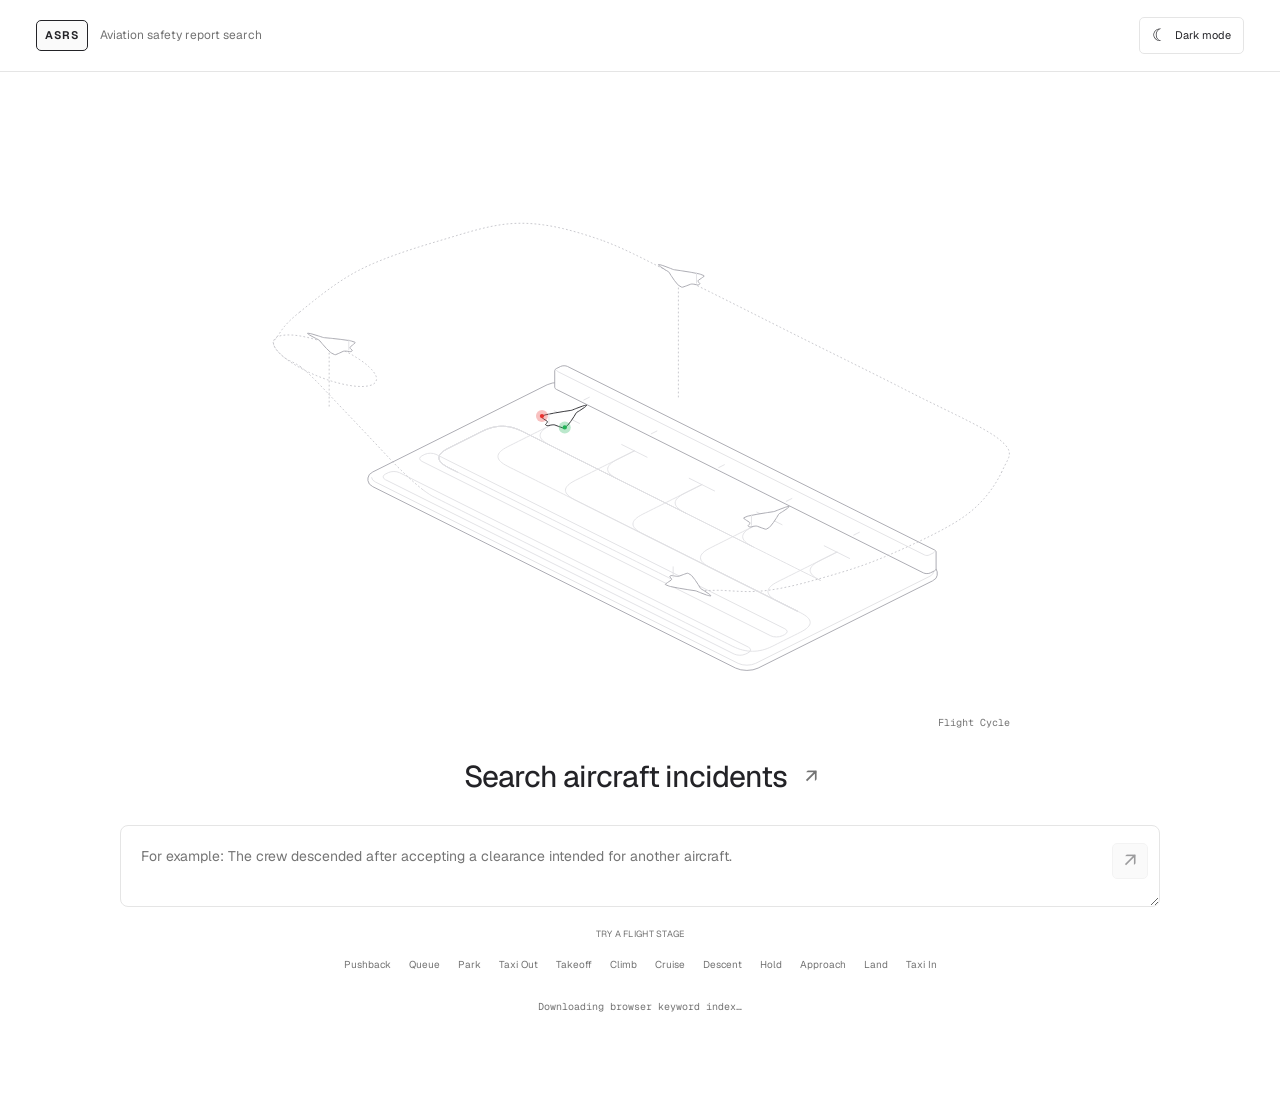
==== index.html @ 6a8734fd "Publish free browser ASRS search website with real BM25 retrieval" ====
<!doctype html>
<html lang="en"><head><meta charset="utf-8"><meta name="viewport" content="width=device-width,initial-scale=1"><title>asrsbench · Aviation Safety Report Search</title>
<script>
(()=>{let theme;try{theme=localStorage.getItem('asrs-theme')}catch{}if(theme!=='light'&&theme!=='dark')theme=matchMedia('(prefers-color-scheme: dark)').matches?'dark':'light';document.documentElement.dataset.theme=theme})();
</script>
<link rel="stylesheet" href="./app.css"></head><body>
<header><a class="brand" id="home-link" href="#home" aria-label="ASRS home"><span class="brand-badge">ASRS</span><span class="brand-subtitle">Aviation safety report search</span></a><button id="theme-toggle" type="button" aria-label="Switch to dark mode" aria-pressed="false"><span id="theme-icon" aria-hidden="true">☾</span><span id="theme-label">Dark mode</span></button></header>
<div class="shell"><aside class="rail" aria-label="Report sections"><div class="rail-scroll"><section id="stage-preview" class="stage-preview" aria-label="Suggested flight stage" hidden><iframe id="stage-animation" title="Flight stage illustration" scrolling="no" hidden></iframe><div class="stage-controls"><div class="stage-mode" role="group" aria-label="Animation selection mode"><button id="stage-auto" type="button" aria-pressed="true">Match search</button><button id="stage-manual" type="button" aria-pressed="false">Choose stage</button></div><p id="stage-name" class="stage-name"></p><label for="stage-choice" class="visually-hidden">Choose a flight stage illustration</label><select id="stage-choice" hidden></select><p id="stage-explanation"></p></div></section><nav class="rail-group"><a class="rail-title doc-link rail-search" id="nav-search" href="#search"><svg viewBox="0 0 24 24" aria-hidden="true"><circle cx="10" cy="10" r="6"/><path d="m15 15 5 5"/></svg>Search incidents</a></nav><div id="report-navigation"></div></div></aside><main>
<section class="hero" id="home"><div class="flight-plate"><div id="stage"></div><div class="flight-caption"><span id="flight-read">Flight cycle</span></div></div><h1><a class="search-entry" href="#search">Search aircraft incidents <span aria-hidden="true">↗</span></a></h1><section id="search" aria-label="Search aircraft incidents">
<div class="workspace"><section class="panel"><form id="search-form"><label class="visually-hidden" for="query">Describe an aircraft incident</label><textarea id="query" maxlength="2000" required placeholder="For example: The crew descended after accepting a clearance intended for another aircraft."></textarea><div class="stage-suggestions"><span class="small">TRY A FLIGHT STAGE</span><div class="chips" id="examples" aria-label="Flight stage scenario suggestions"></div></div><div class="search-options"><div class="controls"><div><label for="method">Search method</label><select id="method"><option value="bm25">Keyword · BM25</option></select></div><div style="max-width:105px;min-width:80px"><label for="limit">Results</label><select id="limit"><option>5</option><option selected>10</option><option>20</option><option>50</option><option>100</option></select></div><button class="primary" id="submit" disabled>Search reports ↗</button></div></div><button class="landing-submit" type="submit" disabled aria-label="Search this scenario">↗</button></form><span id="status" role="status">Preparing browser keyword search…</span><p id="error" role="alert"></p><div class="search-notes"><span><strong id="count">47,723</strong> reports · Searched in your browser</span><p class="small">Free browser edition · Keyword search. MiniLM and hybrid require the Python app.</p><p id="method-help">Keyword search finds matching words and aviation terminology.</p></div></section>
</div>
</section></section>
<section id="search-stats" aria-label="Search statistics" hidden></section><div class="results-head" id="results-header"><h2 id="result-title">Results</h2><button id="export">Export your ratings</button></div><div id="results" aria-live="polite"><div id="empty"><strong>A scenario is your starting point.</strong><br><span class="small">Choose an example above, then search the report collection in your browser.</span></div></div>
<nav id="pagination" aria-label="Search result pages" hidden></nav><section class="about-note" id="about"><div class="eyebrow">02 / ABOUT</div><h2>A record of what happened.</h2><p>This collection contains 47,723 de-identified aviation safety reports from January 2012 to March 2022. Search compares your scenario with the original reporter narratives. Read the matching passage, open the full report, and record your assessment.</p></section><footer>CIS 634 · Jacob Tang & Aarambh Shrestha · NASA ASRS public dataset<br>Reports are voluntary accounts. Search results support exploration and require human review. Ratings are stored only in this browser.<br>Flight-cycle artwork supplied by you · Hairline visual reference by Lucas Markes</footer></main></div>
<script src="./pages-api.js"></script><script src="./app.js"></script><script id="hl-kernel">
/* hairline kernel sha256:346b48bdef2cdfafd5343eba01494255cf75f9c078e6fcd1aafc62bab62980a1 */
/*
 * HL: everything a figure may call. Read this index; the code under it is the
 * package's src/core, unchanged, and a figure should not need to read it.
 *
 * Every figure is drawn in a 400 × 320 viewBox. World space is x/y on the
 * ground and z up. Plates are filled with the ground colour and painted back
 * to front, so a nearer one covers a farther one: append in that order. At
 * the default camera, Cam(45, 0.5, S), +x runs down to the right and +y down
 * to the left, so the corner with the largest x and y is nearest the viewer:
 * append by ascending x + y, from the far corner (smallest x and y) to it.
 *
 * Camera
 *   Cam(azDeg, k, S)                       a camera: azimuth in degrees, k = sin(elevation) (0.5 is the 2:1 view), S = scale
 *   fit(C, points, cx, cy)                 centres the box of [x, y, z] points on (cx, cy); call it once, before proj
 *                                          it only centres, it never scales: choose S by trying values, with the most extreme pose in points.
 *                                          The six figures use S 1.42 to 2.12; the boxes they fit come out 230 to 310 wide and 180 to 245 tall
 *   proj(C)                                returns P(x, y, z), which gives [sx, sy]
 *   unproj(C, sx, sy, z)                   the world [x, y] under a screen point, on the plane at height z
 *   facing(C)                              returns front(sample): whether a ring sample faces the camera
 * Rounded solids
 *   rrect(u0, v0, u1, v1, r, n)            a rounded rectangle, as a ring of samples {u, v, nu, nv}
 *   circ(R, n)                             a circle, as a ring
 *   rings(x0, y0, x1, y1, r, b)            [ring, inner]: a rounded footprint and its crease ring, inset by b
 *                                          r, the corner radius, is cut to half the shorter side. b, the crease's inset in world units
 *                                          (0.6 to 2.2 in the figures), must stay under half the shorter side or the crease turns inside out
 *   prism(P, front, ring, inner, z0, z1)   {sil, crease}: a solid standing from z0 to z1, as two path strings
 *   ringAt(P, ring, z)                     the ring's points, projected at height z
 *   run(ring, keep)                        the one cyclic run of samples that pass keep
 *   hull(points)                           the convex hull of screen points
 *   extremes(P, ring)                      [left, right, nearest] samples: where dashed drops fall from
 *   fillet(points, radii, n)               rounds every vertex of a closed polygon; returns the new points
 *                                          radii is an array, one radius per vertex, each cut to half its shorter edge; a single number gives NaN.
 *                                          n is the steps round each corner, default 4: each vertex becomes n + 1 points
 *   ghost(P, front, ring, z0, depth)       a reflection's path {d, y0, y1}; reflect() draws it for you
 * Paths and numbers
 *   poly(points)                           a closed path string
 *   open(points)                           an open polyline string
 *   seg(a, b)                              one segment between two screen points [sx, sy], as its own subpath; project world points with P first
 *   clamp(v, a, b)
 *   lerp(a, b, t)
 *   rad(deg)
 *   r2(n)                                  two decimals
 * The continuous clock: one spring per moving number
 *   spring(x, opts)                        at rest on x; write .t to retarget; opts {k, c, m, eps}, default k 100, c 18, m 1
 *   stepS(sp, dt)                          advances by dt seconds; returns whether it is still moving
 * The discrete clock: a 700ms tween on (.32, .72, 0, 1)
 *   tween(v, dur)                          at rest on v; dur defaults to 700 (ms)
 *   tset(tw, to, now, delay)               retargets from where it is, after delay ms: the stagger
 *                                          the same target again does nothing, so calling it on every pointer move is safe
 *   tval(tw, now)                          its value at now
 *   tdone(tw, now)                         whether it has landed
 *   bezier(x1, y1, x2, y2)                 a CSS cubic-bezier, as a function of progress
 *   EASE_LIFT                              the lift curve itself
 *   reducedMotion()                        true when the reader asked for less motion; springs and tweens already land at once
 *   setReducedMotion(on)                   the loop's business, not a figure's
 * Drawing
 *   mk(tag, attrs, parent)                 one svg element: the only way a figure makes a node
 *   solid(parent)                          {g, sil, cr}: a group holding a silhouette path and a crease path
 *   put(solid, paths)                      writes prism()'s {sil, crease} into solid()'s {sil, cr}: sil into sil, crease into cr
 *   flatDot(parent, C, r, cls)             a dot lying on the ground plane; cls is "dot", "dot m" or "dot off"
 *   place(el, point)                       moves a dot or a circle to [sx, sy]
 *   reflect(svg, parent, P, front, ring, z0, depth)   a fading mirror under a solid
 *   fade(svg, y0, y1, a0)                  a vertical fade, as a mask; returns the value for a mask attribute
 * Life
 *   register(stage, tick)                  joins the one frame loop; tick(dt in seconds, now in ms) returns true to ask for another frame; gives {wake, unregister}
 *   pointer(stage, handlers)               {move(point), down(point), leave()}, points in viewBox units; returns its disposer
 *   disposer()                             {add, on, dispose}: collects tear-down, so destroy is bag.dispose
 * The bench's business, not a figure's
 *   css(lightDark)
 *   inject(root)
 *   tour(stage, stops, onStop)             an unseen pointer that walks the stops, [x, y] in viewBox units or null to leave, and gives way to a real one; onStop(i) on each arrival; returns {stop}
 *   LAP                                    the default stops: a diamond around the centre, then a leave
 *
 * Classes, on path, polygon, ellipse and line. They are the whole palette; a
 * figure sets no colour, width or fill of its own.
 *     (none)   filled with the ground colour, medium stroke
 *     sil      the silhouette's stroke        hi    the bright stroke: the only highlight
 *     lo       the dim stroke                 nf    no fill        fo   fill only, no stroke
 *     dash     a dashed guide
 *     dot      a bright dot                   dot m   a medium dot     dot off   a dim dot
 */
var HL = (() => {
  var __defProp = Object.defineProperty;
  var __getOwnPropDesc = Object.getOwnPropertyDescriptor;
  var __getOwnPropNames = Object.getOwnPropertyNames;
  var __hasOwnProp = Object.prototype.hasOwnProperty;
  var __export = (target, all) => {
    for (var name in all)
      __defProp(target, name, { get: all[name], enumerable: true });
  };
  var __copyProps = (to, from, except, desc) => {
    if (from && typeof from === "object" || typeof from === "function") {
      for (let key of __getOwnPropNames(from))
        if (!__hasOwnProp.call(to, key) && key !== except)
          __defProp(to, key, { get: () => from[key], enumerable: !(desc = __getOwnPropDesc(from, key)) || desc.enumerable });
    }
    return to;
  };
  var __toCommonJS = (mod) => __copyProps(__defProp({}, "__esModule", { value: true }), mod);

  // packages/hairline/src/core/kernel.ts
  var kernel_exports = {};
  __export(kernel_exports, {
    Cam: () => Cam,
    EASE_LIFT: () => EASE_LIFT,
    LAP: () => LAP,
    bezier: () => bezier,
    circ: () => circ,
    clamp: () => clamp,
    css: () => css,
    disposer: () => disposer,
    extremes: () => extremes,
    facing: () => facing,
    fade: () => fade,
    fillet: () => fillet,
    fit: () => fit,
    flatDot: () => flatDot,
    ghost: () => ghost,
    hull: () => hull,
    inject: () => inject,
    lerp: () => lerp,
    mk: () => mk,
    open: () => open,
    place: () => place,
    pointer: () => pointer,
    poly: () => poly,
    prism: () => prism,
    proj: () => proj,
    put: () => put,
    r2: () => r2,
    rad: () => rad,
    reducedMotion: () => reducedMotion,
    reflect: () => reflect,
    register: () => register,
    ringAt: () => ringAt,
    rings: () => rings,
    rrect: () => rrect,
    run: () => run,
    seg: () => seg,
    setReducedMotion: () => setReducedMotion,
    solid: () => solid,
    spring: () => spring,
    stepS: () => stepS,
    tdone: () => tdone,
    tour: () => tour,
    tset: () => tset,
    tval: () => tval,
    tween: () => tween,
    unproj: () => unproj
  });

  // packages/hairline/src/core/iso.ts
  var clamp = (v, a, b) => Math.max(a, Math.min(b, v));
  var lerp = (a, b, t) => a + (b - a) * t;
  var rad = (d) => d * Math.PI / 180;
  var r2 = (n) => Math.round(n * 100) / 100;
  var poly = (pts) => "M" + pts.map((p) => r2(p[0]) + " " + r2(p[1])).join("L") + "Z";
  var seg = (a, b) => `M${r2(a[0])} ${r2(a[1])}L${r2(b[0])} ${r2(b[1])}`;
  var open = (pts) => pts.length < 2 ? "" : "M" + pts.map((p) => r2(p[0]) + " " + r2(p[1])).join("L");
  var Cam = (azDeg, k, S) => ({ az: rad(azDeg), k, S, ox: 0, oy: 0 });
  function proj(C) {
    const c = Math.cos(C.az), s = Math.sin(C.az), zf = Math.sqrt(1 - C.k * C.k);
    return (x, y, z) => {
      const X = x * c - y * s, Y = x * s + y * c;
      return [C.ox + C.S * X, C.oy + C.S * (Y * C.k - z * zf)];
    };
  }
  function unproj(C, sx, sy, z) {
    const c = Math.cos(C.az), s = Math.sin(C.az), zf = Math.sqrt(1 - C.k * C.k);
    const X = (sx - C.ox) / C.S, Y = ((sy - C.oy) / C.S + z * zf) / C.k;
    return [X * c + Y * s, -X * s + Y * c];
  }
  function fit(C, pts, cx, cy) {
    C.ox = 0;
    C.oy = 0;
    const P = proj(C);
    let a = 1e9, b = -1e9, c = 1e9, d = -1e9;
    for (const p of pts) {
      const q = P(p[0], p[1], p[2]);
      a = Math.min(a, q[0]);
      b = Math.max(b, q[0]);
      c = Math.min(c, q[1]);
      d = Math.max(d, q[1]);
    }
    C.ox = cx - (a + b) / 2;
    C.oy = cy - (c + d) / 2;
  }
  function rrect(u0, v0, u1, v1, r, n = 4) {
    r = Math.max(0, Math.min(r, (u1 - u0) / 2, (v1 - v0) / 2));
    const out = [];
    for (const [cu, cv, a0] of [[u1 - r, v1 - r, 0], [u0 + r, v1 - r, 90], [u0 + r, v0 + r, 180], [u1 - r, v0 + r, 270]])
      for (let k = 0; k <= n; k++) {
        const a = rad(a0 + 90 * k / n), ca = Math.cos(a), sa = Math.sin(a);
        out.push({ u: cu + r * ca, v: cv + r * sa, nu: ca, nv: sa });
      }
    return out;
  }
  function circ(R, n = 96) {
    const out = [];
    for (let k = 0; k < n; k++) {
      const a = k / n * Math.PI * 2, ca = Math.cos(a), sa = Math.sin(a);
      out.push({ u: R * ca, v: R * sa, nu: ca, nv: sa });
    }
    return out;
  }
  function hull(input) {
    const pts = input.slice().sort((a, b) => a[0] - b[0] || a[1] - b[1]);
    const x = (o, a, b) => (a[0] - o[0]) * (b[1] - o[1]) - (a[1] - o[1]) * (b[0] - o[0]);
    const lo = [], up = [];
    for (const p of pts) {
      while (lo.length > 1 && x(lo[lo.length - 2], lo[lo.length - 1], p) <= 0) lo.pop();
      lo.push(p);
    }
    for (let i = pts.length - 1; i >= 0; i--) {
      const p = pts[i];
      while (up.length > 1 && x(up[up.length - 2], up[up.length - 1], p) <= 0) up.pop();
      up.push(p);
    }
    lo.pop();
    up.pop();
    return lo.concat(up);
  }
  var ringAt = (P, ring, z) => ring.map((q) => P(q.u, q.v, z));
  var facing = (C) => {
    const s = Math.sin(C.az), c = Math.cos(C.az);
    return (q) => q.nu * s + q.nv * c >= -1e-6;
  };
  function run(ring, keep) {
    const n = ring.length;
    let s = -1;
    for (let i = 0; i < n; i++) if (keep(ring[i]) && !keep(ring[(i + n - 1) % n])) {
      s = i;
      break;
    }
    if (s < 0) return keep(ring[0]) ? ring.slice() : [];
    const out = [];
    for (let k = 0; k < n && keep(ring[(s + k) % n]); k++) out.push(ring[(s + k) % n]);
    return out;
  }
  function prism(P, front, ring, inner, z0, z1) {
    return {
      sil: poly(hull(ringAt(P, ring, z1).concat(ringAt(P, ring, z0)))),
      crease: inner ? open(ringAt(P, run(inner, front), z1)) : ""
    };
  }
  var rings = (x0, y0, x1, y1, r, b) => [
    rrect(x0, y0, x1, y1, r),
    rrect(x0 + b, y0 + b, x1 - b, y1 - b, Math.max(0.3, r - b))
  ];
  function extremes(P, ring) {
    const pr = ring.map((q) => P(q.u, q.v, 0));
    let a = 0, b = 0, c = 0;
    pr.forEach((p, k) => {
      if (p[0] < pr[a][0]) a = k;
      if (p[0] > pr[b][0]) b = k;
      if (p[1] > pr[c][1]) c = k;
    });
    return [ring[a], ring[b], ring[c]];
  }
  function fillet(pts, rs, n = 4) {
    const m = pts.length, out = [];
    for (let i = 0; i < m; i++) {
      const a = pts[(i + m - 1) % m], p = pts[i], b = pts[(i + 1) % m];
      const la = Math.hypot(a[0] - p[0], a[1] - p[1]), lb = Math.hypot(b[0] - p[0], b[1] - p[1]);
      const t = Math.min(rs[i], la / 2, lb / 2);
      const p1 = [p[0] + (a[0] - p[0]) / la * t, p[1] + (a[1] - p[1]) / la * t];
      const p2 = [p[0] + (b[0] - p[0]) / lb * t, p[1] + (b[1] - p[1]) / lb * t];
      for (let k = 0; k <= n; k++) {
        const s = k / n, w = 1 - s;
        out.push([w * w * p1[0] + 2 * w * s * p[0] + s * s * p2[0], w * w * p1[1] + 2 * w * s * p[1] + s * s * p2[1]]);
      }
    }
    return out;
  }
  function ghost(P, front, ring, z0, depth) {
    const f = run(ring, front), lowP = ringAt(P, f, z0 - depth);
    return {
      d: open(lowP) + [f[0], f[f.length - 1]].map((q) => seg(P(q.u, q.v, z0), P(q.u, q.v, z0 - depth))).join(""),
      y0: Math.min(...ringAt(P, f, z0).map((p) => p[1])),
      y1: Math.max(...lowP.map((p) => p[1])) + 2
    };
  }

  // packages/hairline/src/core/motion.ts
  var reduced = false;
  var setReducedMotion = (on) => {
    reduced = on;
  };
  var reducedMotion = () => reduced;
  function spring(x, o = {}) {
    return { x, v: 0, t: x, k: o.k ?? 100, c: o.c ?? 18, m: o.m ?? 1, eps: o.eps ?? 0.01 };
  }
  function stepS(sp, dt) {
    if (reduced) {
      sp.x = sp.t;
      sp.v = 0;
      return false;
    }
    const n = Math.max(1, Math.ceil(dt * 240)), h = dt / n;
    for (let i = 0; i < n; i++) {
      const a = (-sp.k * (sp.x - sp.t) - sp.c * sp.v) / sp.m;
      sp.v += a * h;
      sp.x += sp.v * h;
    }
    if (Math.abs(sp.x - sp.t) < sp.eps && Math.abs(sp.v) < sp.eps * 10) {
      sp.x = sp.t;
      sp.v = 0;
      return false;
    }
    return true;
  }
  function bezier(x1, y1, x2, y2) {
    const cx = 3 * x1, bx = 3 * (x2 - x1) - cx, ax = 1 - cx - bx;
    const cy = 3 * y1, by = 3 * (y2 - y1) - cy, ay = 1 - cy - by;
    const X = (u) => ((ax * u + bx) * u + cx) * u;
    const Y = (u) => ((ay * u + by) * u + cy) * u;
    const dX = (u) => (3 * ax * u + 2 * bx) * u + cx;
    return (t) => {
      if (t <= 0) return 0;
      if (t >= 1) return 1;
      let u = t;
      for (let i = 0; i < 8; i++) {
        const e = X(u) - t;
        if (Math.abs(e) < 1e-5) break;
        const d = dX(u);
        if (Math.abs(d) < 1e-6) break;
        u -= e / d;
      }
      if (!(u >= 0 && u <= 1) || Math.abs(X(u) - t) > 1e-4) {
        let lo = 0, hi = 1;
        u = t;
        for (let i = 0; i < 24; i++) {
          if (X(u) < t) lo = u;
          else hi = u;
          u = (lo + hi) / 2;
        }
      }
      return Y(u);
    };
  }
  var EASE_LIFT = bezier(0.32, 0.72, 0, 1);
  var tween = (v, dur = 700) => ({ from: v, to: v, t0: -1e9, dur });
  var tval = (tw, now) => {
    const p = clamp((now - tw.t0) / tw.dur, 0, 1);
    return tw.from + (tw.to - tw.from) * (reduced ? 1 : EASE_LIFT(p));
  };
  var tset = (tw, to, now, delay) => {
    if (tw.to === to) return;
    tw.from = tval(tw, now);
    tw.to = to;
    tw.t0 = now + delay;
  };
  var tdone = (tw, now) => reduced || now >= tw.t0 + tw.dur;

  // packages/hairline/src/core/stage.ts
  var NS = "http://www.w3.org/2000/svg";
  function mk(tag, attrs, parent) {
    const e = document.createElementNS(NS, tag);
    if (attrs) for (const k in attrs) e.setAttribute(k, String(attrs[k]));
    if (parent) parent.appendChild(e);
    return e;
  }
  function solid(parent) {
    const g = mk("g", {}, parent);
    return { g, sil: mk("path", { class: "sil" }, g), cr: mk("path", { class: "nf lo" }, g) };
  }
  var put = (el, s) => {
    el.sil.setAttribute("d", s.sil);
    el.cr.setAttribute("d", s.crease);
  };
  var flatDot = (parent, C, r, cls) => mk("ellipse", { rx: r2(r * C.S), ry: r2(r * C.S * C.k), class: cls }, parent);
  var place = (el, q) => {
    el.setAttribute("cx", String(r2(q[0])));
    el.setAttribute("cy", String(r2(q[1])));
  };
  var fid = 0;
  function fade(svg, y0, y1, a0 = 0.7) {
    const id = "hl-fd" + ++fid, defs = mk("defs", {}, svg);
    const lg = mk("linearGradient", { id: id + "g", gradientUnits: "userSpaceOnUse", x1: 0, y1: r2(y0), x2: 0, y2: r2(y1) }, defs);
    mk("stop", { offset: 0, "stop-color": "#fff", "stop-opacity": a0 }, lg);
    mk("stop", { offset: 1, "stop-color": "#fff", "stop-opacity": 0 }, lg);
    const m = mk("mask", { id, maskUnits: "userSpaceOnUse", x: 0, y: 0, width: 400, height: 320 }, defs);
    mk("rect", { x: 0, y: 0, width: 400, height: 320, fill: `url(#${id}g)` }, m);
    return `url(#${id})`;
  }
  function reflect(svg, parent, P, front, ring, z0, depth) {
    const r = ghost(P, front, ring, z0, depth);
    const gh = mk("g", { class: "ghost", mask: fade(svg, r.y0, r.y1) }, parent);
    mk("path", { d: r.d }, gh);
  }
  var boards = [];
  var byStage = /* @__PURE__ */ new Map();
  var raf = 0;
  var last = 0;
  var io = null;
  var rm = null;
  function frame() {
    const now = performance.now();
    const dt = Math.min(0.05, Math.max(0, (now - last) / 1e3));
    last = now;
    let any = false;
    for (const b of boards.slice()) if (b.vis && b.awake) {
      try {
        b.awake = !!b.tick(dt, now);
      } catch (err) {
        b.awake = false;
        setTimeout(() => {
          throw err;
        });
      }
      any = any || b.awake;
    }
    raf = any ? requestAnimationFrame(frame) : 0;
  }
  function wake(b) {
    b.awake = true;
    if (!raf) {
      last = performance.now();
      raf = requestAnimationFrame(frame);
    }
  }
  var onMotion = () => {
    setReducedMotion(!!rm?.matches);
    boards.forEach(wake);
  };
  function start() {
    if (io) return;
    io = new IntersectionObserver((es) => {
      for (const e of es) {
        const set = byStage.get(e.target);
        if (!set) continue;
        for (const b of set) {
          b.vis = e.isIntersecting;
          if (b.vis) wake(b);
        }
      }
    }, { rootMargin: "80px" });
    rm = matchMedia("(prefers-reduced-motion: reduce)");
    setReducedMotion(rm.matches);
    rm.addEventListener("change", onMotion);
  }
  function stop() {
    if (raf) cancelAnimationFrame(raf);
    raf = 0;
    io?.disconnect();
    io = null;
    rm?.removeEventListener("change", onMotion);
    rm = null;
  }
  function register(stage, tick) {
    start();
    const b = { stage, tick, vis: false, awake: true };
    boards.push(b);
    const peers = byStage.get(stage);
    if (peers) {
      for (const p of peers) b.vis = p.vis;
      peers.add(b);
      if (b.vis) wake(b);
    } else {
      byStage.set(stage, /* @__PURE__ */ new Set([b]));
      io.observe(stage);
    }
    tick(0, performance.now());
    let gone = false;
    return {
      wake: () => {
        if (!gone) wake(b);
      },
      unregister: () => {
        if (gone) return;
        gone = true;
        boards = boards.filter((x) => x !== b);
        const set = byStage.get(stage);
        if (set) {
          set.delete(b);
          if (!set.size) {
            byStage.delete(stage);
            io?.unobserve(stage);
          }
        }
        if (!boards.length) stop();
      }
    };
  }
  var handlers = /* @__PURE__ */ new WeakMap();
  var touring = /* @__PURE__ */ new WeakMap();
  function pointer(stage, on) {
    handlers.set(stage, on);
    let tm = 0;
    const pt = (e) => {
      const r = stage.getBoundingClientRect();
      return [(e.clientX - r.left) / r.width * 400, (e.clientY - r.top) / r.height * 320];
    };
    const move = (e) => {
      clearTimeout(tm);
      touring.get(stage)?.hold();
      on.move(pt(e), e);
    };
    const down = (e) => {
      clearTimeout(tm);
      touring.get(stage)?.hold();
      if (e.pointerType !== "mouse") stage.releasePointerCapture?.(e.pointerId);
      if (on.down) on.down(pt(e), e);
      else on.move(pt(e), e);
    };
    const leave = (e) => {
      clearTimeout(tm);
      tm = window.setTimeout(() => {
        on.leave(e);
        touring.get(stage)?.release();
      }, e.pointerType === "mouse" ? 0 : 1400);
    };
    stage.addEventListener("pointermove", move);
    stage.addEventListener("pointerdown", down);
    stage.addEventListener("pointerleave", leave);
    return () => {
      clearTimeout(tm);
      if (handlers.get(stage) === on) handlers.delete(stage);
      stage.removeEventListener("pointermove", move);
      stage.removeEventListener("pointerdown", down);
      stage.removeEventListener("pointerleave", leave);
    };
  }
  var LAP = [[128, 150], [200, 118], [272, 150], [200, 206], null];
  var TRAVEL = 900;
  var DWELL = 1200;
  var REST = 1800;
  var RESUME = 1200;
  var STAGGER = 450;
  var GHOST = { pointerType: "ghost" };
  var started = 0;
  function entry([x, y]) {
    const dx = x - 200, dy = y - 160;
    if (!dx && !dy) return [200, 320];
    const k = Math.min(dx ? (dx > 0 ? 200 : -200) / dx : Infinity, dy ? (dy > 0 ? 160 : -160) / dy : Infinity);
    return [200 + dx * k, 160 + dy * k];
  }
  function tour(stage, stops, onStop) {
    let i = 0;
    let wait = RESUME + STAGGER * (started++ % 4);
    let t = -1;
    let at = null;
    let origin = [200, 320];
    let hand = false, keys = stage.contains(stage.ownerDocument.activeElement);
    let gone = false;
    const leave = () => {
      at = null;
      t = -1;
      handlers.get(stage)?.leave(GHOST);
    };
    const tick = (dt) => {
      if (hand || keys || !stops.length) return false;
      if (reducedMotion()) {
        if (at) leave();
        return false;
      }
      if (wait > 0) {
        wait -= dt * 1e3;
        return true;
      }
      const stop2 = stops[i];
      if (stop2 === null) {
        if (at) leave();
        onStop?.(i);
        i = (i + 1) % stops.length;
        wait = REST;
        return true;
      }
      const h = handlers.get(stage);
      if (!h) return true;
      if (t < 0) {
        origin = at ?? entry(stop2);
        t = 0;
      }
      t = Math.min(TRAVEL, t + dt * 1e3);
      const k = EASE_LIFT(t / TRAVEL);
      at = [origin[0] + (stop2[0] - origin[0]) * k, origin[1] + (stop2[1] - origin[1]) * k];
      h.move(at, GHOST);
      if (t < TRAVEL) return true;
      onStop?.(i);
      i = (i + 1) % stops.length;
      t = -1;
      wait = DWELL;
      return true;
    };
    const take = () => {
      at = null;
      t = -1;
    };
    const give = () => {
      if (hand || keys) return;
      i = 0;
      t = -1;
      wait = RESUME;
      board.wake();
    };
    const me = {
      hold: () => {
        hand = true;
        take();
      },
      release: () => {
        if (!hand) return;
        hand = false;
        give();
      }
    };
    const focusIn = () => {
      keys = true;
      take();
    };
    const focusOut = (e) => {
      if (keys && !stage.contains(e.relatedTarget)) {
        keys = false;
        give();
      }
    };
    stage.addEventListener("focusin", focusIn);
    stage.addEventListener("focusout", focusOut);
    touring.set(stage, me);
    const board = register(stage, tick);
    return {
      stop: () => {
        if (gone) return;
        gone = true;
        board.unregister();
        stage.removeEventListener("focusin", focusIn);
        stage.removeEventListener("focusout", focusOut);
        if (touring.get(stage) === me) touring.delete(stage);
        if (at) leave();
      }
    };
  }
  function disposer() {
    let fns = [];
    return {
      add: (fn) => {
        fns.push(fn);
      },
      on: (target, type, fn, opts) => {
        const h = fn;
        target.addEventListener(type, h, opts);
        fns.push(() => target.removeEventListener(type, h, opts));
      },
      dispose: () => {
        const run2 = fns;
        fns = [];
        for (let i = run2.length - 1; i >= 0; i--) run2[i]();
      }
    };
  }

  // packages/hairline/src/core/styles.ts
  var LIGHT = { plate: "#ffffff", hi: "#232327", edge: "#a4a4ac", mid: "#c3c3c9", lo: "#e0e0e4" };
  var DARK = { plate: "#08090a", hi: "#d0d6e0", edge: "#5b5d64", mid: "#3e3e44", lo: "#29292d" };
  var KEYS = ["plate", "hi", "edge", "mid", "lo"];
  var vars = (p) => KEYS.map((k) => `--hl-${k}:var(--hairline-${k},${p[k]});`).join("");
  var EASE = "cubic-bezier(0.5,0,0.1,1)";
  var SVG = ":where([data-hairline]>svg)";
  function css(lightDark) {
    const both = Object.fromEntries(KEYS.map((k) => [k, `light-dark(${LIGHT[k]},${DARK[k]})`]));
    return [
      // the box, and the palette: light unless something below says otherwise
      `:where([data-hairline]){display:block;position:relative;aspect-ratio:5/4;touch-action:pan-y;user-select:none;-webkit-user-select:none;--hl-sw:var(--hairline-stroke,0.9);${vars(LIGHT)}}`,
      // the page's color-scheme
      lightDark ? `:where([data-hairline]){${vars(both)}}` : "",
      // an ancestor that says dark
      `:where(.dark,[data-theme="dark"]) :where([data-hairline]){${vars(DARK)}}`,
      // the figure's own theme option
      `:where([data-hairline][data-hairline-theme="light"]){${vars(LIGHT)}}`,
      `:where([data-hairline][data-hairline-theme="dark"]){${vars(DARK)}}`,
      `:where([data-hairline]:focus-visible){outline:1.5px solid var(--hl-hi);outline-offset:2px}`,
      `${SVG}{position:absolute;inset:0;width:100%;height:100%;display:block}`,
      // Riffle's live region: read, not seen
      `:where([data-hairline]>[data-hairline-live]){position:absolute;width:1px;height:1px;margin:-1px;padding:0;border:0;overflow:hidden;clip-path:inset(50%);white-space:nowrap}`,
      // the drawing: plates are filled with the plate colour and painted back to front
      `${SVG} :where(path,polygon,ellipse,line){fill:var(--hl-plate);stroke:var(--hl-mid);stroke-width:var(--hl-sw);vector-effect:non-scaling-stroke;stroke-linejoin:round;stroke-linecap:round;transition:stroke 260ms ${EASE}}`,
      `${SVG} :where(.nf){fill:none}`,
      `${SVG} :where(.fo){stroke:none}`,
      `${SVG} :where(.sil){stroke:var(--hl-edge)}`,
      `${SVG} :where(.hi){stroke:var(--hl-hi)}`,
      `${SVG} :where(.lo){stroke:var(--hl-lo)}`,
      `${SVG} :where(.dash){stroke-dasharray:1 3}`,
      `${SVG} :where(.dot){stroke:none;fill:var(--hl-hi);transition:fill 260ms ${EASE}}`,
      `${SVG} :where(.dot.m){fill:var(--hl-edge)}`,
      `${SVG} :where(.dot.off){fill:var(--hl-lo)}`,
      `${SVG} :where(.ghost path){fill:none;stroke:var(--hl-mid)}`
    ].join("");
  }
  var done = /* @__PURE__ */ new WeakSet();
  function inject(root) {
    if (done.has(root)) return;
    done.add(root);
    const doc = root.nodeType === 9 ? root : root.ownerDocument;
    const win = doc.defaultView;
    const text = css(!!win?.CSS?.supports?.("color", "light-dark(#000,#fff)"));
    if (win && "adoptedStyleSheets" in root) {
      try {
        const sheet = new win.CSSStyleSheet();
        sheet.replaceSync(text);
        root.adoptedStyleSheets = [...root.adoptedStyleSheets, sheet];
        return;
      } catch {
      }
    }
    const style = doc.createElement("style");
    style.setAttribute("data-hairline-style", "");
    style.textContent = text;
    (root.nodeType === 9 ? doc.head ?? doc.documentElement : root).appendChild(style);
  }
  return __toCommonJS(kernel_exports);
})();
/* /hairline kernel */
</script>
<script id="flight-mount">
window.hairline = figure => {
  HL.inject(document);
  const stage = document.getElementById('stage');
  stage.setAttribute('data-hairline',figure.name);
  stage.setAttribute('data-hairline-theme',document.documentElement.dataset.theme||'light');
  stage.setAttribute('role','img');
  stage.setAttribute('aria-label','Animated aircraft flight cycle. Hover the flight path to identify phases.');
  const svg = HL.mk('svg',{viewBox:'0 0 400 320','aria-hidden':'true'},stage);
  const read = {set textContent(value){
    document.getElementById('flight-read').textContent=value==='rest'?'Flight cycle':value;
    document.querySelectorAll('.phase').forEach(b=>b.classList.toggle('active',b.dataset.phase===value));
  }};
  const motion = matchMedia('(prefers-reduced-motion: reduce)');
  HL.setReducedMotion(motion.matches);
  const handle=figure.mount({stage,svg,read},1);
  motion.addEventListener('change',()=>{HL.setReducedMotion(motion.matches);stage.dispatchEvent(new Event('pointerleave'))});
  read.textContent='rest';
  window.flightFigure=handle;
};
</script>
<script type="module" id="hl-figure">
/**
 * Concorde version. A terminal with five stands, two full-length runways. Ground work
 * stays inside the plate; climb, cruise, descent and hold stay outside it. Park, push
 * back, taxi out, queue, take off, cruise, descend, hold, land, taxi in. Hover a stage to
 * slow time. The pattern: dilate time, with the pick made on routes that never move.
 */
const {
  Cam, clamp, facing, fillet, fit, flatDot, lerp, open, place, poly, prism, proj, put, reducedMotion, rings, ringAt, rrect,
  seg, spring, stepS, disposer, mk, pointer, register, solid,
} = HL;
const NAMES = ["park", "pushback", "taxi out", "queue", "takeoff", "climb", "cruise", "descent", "hold", "approach", "land", "taxi in"];
const NP = 5, SC = 1.5, BX = [30, 78, 126, 174, 222], SEP = 9, RED = "#e8312f", GRN = "#1fb455", WARM = "#ffdf80", DMIN = 33, PK = 24, DL = 50, AL = 80, RW = 102, RL = 128;
/** A road through corners [x, y, speed, stage]: straights joined by smooth bends, as dense waypoints. */
function road(C, r = 14) {
  const out = [[C[0][0], C[0][1], 0, C[0][2], C[0][3]]], d = (p, q) => Math.hypot(q[0] - p[0], q[1] - p[1]);
  let cur = C[0], sp = C[0][2];
  const run = (to, v, st) => { const n = Math.max(1, Math.ceil(d(cur, to) / 4)); for (let k = 1; k <= n; k++) out.push([lerp(cur[0], to[0], k / n), lerp(cur[1], to[1], k / n), 0, lerp(sp, v, k / n), st]); cur = to; sp = v; };
  for (let i = 1; i < C.length; i++) {
    const p = C[i - 1], c = C[i], q = C[i + 1];
    if (!q) { run(c, c[2], c[3]); break; }
    const l1 = d(p, c) * (i > 1 ? 0.5 : 1), l2 = d(c, q) * (i < C.length - 2 ? 0.5 : 1), t = Math.min(r, l1, l2);
    const A = [c[0] + ((p[0] - c[0]) / d(p, c)) * t, c[1] + ((p[1] - c[1]) / d(p, c)) * t], B = [c[0] + ((q[0] - c[0]) / d(c, q)) * t, c[1] + ((q[1] - c[1]) / d(c, q)) * t];
    run(A, c[2], c[3]);
    for (let k = 1; k <= 8; k++) { const u = k / 8; out.push([(1 - u) ** 2 * A[0] + 2 * u * (1 - u) * c[0] + u * u * B[0], (1 - u) ** 2 * A[1] + 2 * u * (1 - u) * c[1] + u * u * B[1], 0, c[2], c[3]]); }
    cur = B;
  }
  return out;
}
// Waypoints [x, y, height, speed, stage]; a point's stage is the stage of the leg that arrives at it.
const HOLD = Array.from({ length: 16 }, (_, i) => [-52 - 34 * Math.cos((i * Math.PI) / 6), 114 + 14 * Math.sin((i * Math.PI) / 6), 36, 34, 8]);
const LOOP = [
  [30, RW, 0, 6, 4], [60, RW, 0, 30, 4], [110, RW, 0, 50, 4], [160, RW, 0, 62, 4], [195, RW, 0.2, 64, 4],           // takeoff roll, the whole runway
  [218, RW, 8, 64, 5], [248, RW, 20, 62, 5], [278, 96, 36, 60, 5], [306, 74, 52, 58, 5], [320, 30, 64, 58, 5], [308, -8, 70, 58, 5], // climb, off the east end
  [286, -28, 70, 58, 6], [220, -30, 70, 58, 6], [140, -30, 70, 58, 6], [60, -30, 70, 58, 6], [0, -28, 70, 58, 6],  // cruise along the back
  [-44, -16, 66, 54, 7], [-72, 12, 56, 50, 7], [-92, 50, 46, 46, 7], [-90, 96, 40, 44, 7],                        // descent down the west side
  ...HOLD,                                                                                                          // holding, west of the field
  [-24, RL, 24, 38, 9], [-2, RL, 14, 38, 9], [16, RL, 6, 36, 9], [34, RL, 0.5, 36, 9],                              // approach
  [52, RL, 0, 34, 10], [100, RL, 0, 28, 10], [160, RL, 0, 22, 10], [205, RL, 0, 16, 10], [236, RL, 0, 14, 10],    // landing roll, the whole runway
  ...road([[236, RL, 14, 10], [266, RL, 12, 11], [266, AL, 12, 11], [250, AL, 10, 11]]).slice(1),                        // off the east end and round to the apron lane
];
/** Into stand x, nose to the terminal; and out: pushed straight back and round onto the lane, then forward along it to the runway's west end. */
const IN = (x) => road([[250, AL, 12, 11], [x, AL, 9, 11], [x, PK, 3, 11]]);
const OUTB = (x) => [...road([[x, PK, 3, 1], [x, DL, 5, 1], [x + 14, DL, 3, 1]]), ...road([[x + 14, DL, 3, 2], [10, DL, 12, 2], [10, RW, 12, 3], [30, RW, 5, 3]]).slice(1)];
// A Concorde from above: u forward, v right. Needle nose, slender ogival delta wing, no tailplane; rounded once.
const HALF = [[9.5, 0], [8.2, 0.5], [5, 0.95], [3.4, 1.1], [1, 2.4], [-2, 3.9], [-5, 5.2], [-7, 5.4], [-7.3, 3.8], [-7.6, 1.6], [-8.4, 1], [-9.6, 0.6], [-9.8, 0]];
const OUT = HALF.concat(HALF.slice(1, -1).reverse().map(([u, v]) => [u, -v]));
const SHAPE = fillet(OUT.map(([u, v]) => [u * SC, v * SC]), OUT.map(() => 0.5), 2);
/** A route: Catmull-Rom samples through the waypoints, their times, and the heading at each (pushback faces backwards). */
function build(wp) {
  const n = wp.length, S = [], wi = [], tc = [0], hd = [];
  for (let i = 0; i < n - 1; i++) {
    const a = wp[Math.max(i - 1, 0)], b = wp[i], c = wp[i + 1], d = wp[Math.min(i + 2, n - 1)];
    const m = Math.max(2, Math.ceil(Math.hypot(c[0] - b[0], c[1] - b[1], c[2] - b[2]) / 3));
    wi.push(S.length);
    for (let s = 0; s < m; s++) {
      const t = s / m, t2 = t * t, t3 = t2 * t;
      const q = [0, 1, 2, 3].map((k) => 0.5 * (2 * b[k] + (c[k] - a[k]) * t + (2 * a[k] - 5 * b[k] + 4 * c[k] - d[k]) * t2 + (3 * b[k] - a[k] - 3 * c[k] + d[k]) * t3));
      S.push([q[0], q[1], Math.max(q[2], 0), Math.max(q[3], 1), c[4]]);
    }
  }
  wi.push(S.length);
  S.push(wp[n - 1].slice());
  for (let i = 1; i < S.length; i++) tc.push(tc[i - 1] + Math.hypot(S[i][0] - S[i - 1][0], S[i][1] - S[i - 1][1], S[i][2] - S[i - 1][2]) / ((S[i][3] + S[i - 1][3]) / 2));
  S.forEach((q, i) => {
    let j = Math.min(i + 2, S.length - 1);
    while (j > i && S[j][4] !== q[4]) j--;
    const [a, b] = j > i ? [q, S[j]] : [S[Math.max(i - 1, 0)], q];
    hd.push(Math.atan2(b[1] - a[1], b[0] - a[0]) + (q[4] === 1 ? Math.PI : 0));
  });
  return { S, wi, tc, hd, T: tc[tc.length - 1] };
}
/** Where a route is at time t: x, y, height, stage, heading. */
function at(R, t) {
  let i = 0;
  while (i < R.tc.length - 2 && R.tc[i + 1] <= t) i++;
  const a = R.S[i], b = R.S[i + 1], f = clamp((t - R.tc[i]) / (R.tc[i + 1] - R.tc[i]), 0, 1);
  return [lerp(a[0], b[0], f), lerp(a[1], b[1], f), lerp(a[2], b[2], f), f > 0 ? a[4] : R.S[Math.max(i - 1, 0)][4], R.hd[i]];
}
function mount({ stage, svg, read }, value) {
  const bag = disposer();
  let V = value, act = -1, simT = 0, wt = 0, lastTO = -99, rwy = -1, seed = 11;
  const bays = BX.map(() => -1), rnd = () => (seed = (seed * 48271) % 2147483647) / 2147483647;
  const C = Cam(45, 0.5, 1.02);
  fit(C, [[-94, -32, 0], [322, 144, 0], [322, -32, 0], [-94, 144, 0], [320, 30, 72], [-92, -14, 72], [220, -32, 72], [-92, 128, 42]], 200, 166);
  const P = proj(C), front = facing(C);
  const RA = build(LOOP), RB = BX.map((x) => build(IN(x))), RC = BX.map((x) => build(OUTB(x))), rate = spring(1);
  RA.c = RA.tc[RA.wi[5]];  // the lift-off: the runway is given back here
  const zone = (q, s) => Math.abs(q[0] - BX[s]) < 24 && q[1] > 24 && q[1] < 76;  // the crossing in front of a stand
  RC.forEach((R) => { R.pb = R.S.filter((q) => q[4] === 1).pop(); R.pe = R.tc[R.S.findIndex((q) => q[4] === 2)]; });  // pushback done: the stand is free
  // The ground, back to front: the field, two runways the whole length, the terminal across the back with a bridge to each stand.
  const [fr, fi] = rings(0, 0, 274, 140, 8, 1.8);
  put(solid(svg), prism(P, front, fr, fi, -2, 0));
  for (const y of [RW, RL]) mk("path", { class: "nf lo", d: poly(ringAt(P, rrect(6, y - 5, 262, y + 5, 4, 4), 0)) }, svg);
  const [tr, ti] = rings(4, 0, 270, 8, 2.5, 0.9);
  put(solid(svg), prism(P, front, tr, ti, 0, 10));
  // One track per stage, from every route that has it: solid on the ground, dashed in the air. The same samples answer the pointer.
  const dd = NAMES.map(() => ""), PTS = [];
  dd[0] = BX.map((x) => seg(P(x, 8, 5), P(x, 12, 5)) + seg(P(x - 9, PK, 0), P(x + 9, PK, 0))).join("");
  BX.forEach((x) => PTS.push([...P(x, PK, 0), 0]));
  [RA, ...RB, ...RC].forEach((R) => {
    let run = [];
    R.S.forEach((q, i) => {
      const sp = P(q[0], q[1], q[2]);
      run.push(sp); PTS.push([sp[0], sp[1], q[4]]);
      if (i === R.S.length - 1 || R.S[i + 1][4] !== q[4]) { dd[q[4]] += open(run); run = [sp]; }
    });
  });
  const tracks = NAMES.map((_, k) => mk("path", { class: k > 4 && k < 10 ? "nf dash" : "nf lo", d: dd[k] }, svg));
  const planes = Array.from({ length: NP }, (_, j) => {
    const g = mk("g", {}, svg);
    return { g, j, piece: 0, bay: 0, t: 0, parked: false, hold: 0, claim: [0, 0], dir: [1, 0], pos: [0, 0, 0, 0], ang: NaN, drop: mk("path", { class: "nf dash" }, g), body: mk("path", { class: "sil" }, g), fin: mk("path", { class: "nf lo" }, g), lt: [0, 1, 2].map(() => [mk("circle", { r: 0 }, g), mk("circle", { r: 0 }, g)]) };
  });
  let cur = planes.slice();
  [[2, 0, 0, 1], [2, 3, 0, 1], [0, 0, RA.tc[RA.wi[2]]], [0, 0, RA.tc[RA.wi[13]]], [0, 0, RA.tc[RA.wi[26]]]]
    .forEach(([piece, bay, t, pk], j) => Object.assign(planes[j], { piece, bay, t, parked: !!pk, hold: 3 + 4 * j }));
  bays[0] = 0; bays[3] = 1; rwy = 2;
  /** One step of an aircraft's life, with the rules that keep it clear of the others. */
  function advance(p, dt) {
    const R = [RA, RB[p.bay], RC[p.bay]][p.piece], E = RC[p.bay].pb;  // E: where a pushback ends
    if (p.parked && (p.hold -= dt) > 0) return;
    let t = Math.min(p.t + dt, R.T);
    const c = at(R, t), n = at(R, t + 0.3), dx = n[0] - c[0], dy = n[1] - c[1], dl = Math.hypot(dx, dy) || 1;
    if (dl > 0.01) p.dir = [(dx / dl) * (p.ph === 1 ? -1 : 1), (dy / dl) * (p.ph === 1 ? -1 : 1)];
    // Stop short of anything ahead. A stand's crossing zone holds one aircraft at a time. A pushback claims its end point, and waits for it to be clear.
    if (c[2] < 3 && planes.some((q) => {
      if (q === p || q.pos[2] >= 3) return false;
      const [qx, qy] = q.ph === 1 ? q.claim : q.pos, ex = qx - c[0], ey = qy - c[1], f = (ex * dx + ey * dy) / dl, fq = -(ex * q.dir[0] + ey * q.dir[1]);
      return (Math.hypot(ex, ey) < DMIN && f > 0.5 && Math.abs(ex * dy - ey * dx) / dl < 14 && fq <= 0.5) || BX.some((x, s) => zone(c, s) && !zone(p.pos, s) && zone(q.pos, s))
        || (p.parked && p.piece === 2 && Math.hypot(q.pos[0] - E[0], q.pos[1] - E[1]) < DMIN + 18);
    })) return;
    p.parked = false; p.claim = E;
    if (!p.piece) {
      if (rwy === p.j && t >= RA.c) { rwy = -1; lastTO = simT; }
      if (t >= R.T) { const free = bays.map((b, i) => (b < 0 ? i : -1)).filter((i) => i >= 0); p.bay = free[Math.floor(rnd() * free.length)]; bays[p.bay] = p.j; p.piece = 1; t = 0; }
    } else if (p.piece === 1) {
      if (t >= R.T) { p.piece = 2; t = 0; p.parked = true; p.hold = 5 + rnd() * 8; }
    } else {
      if (bays[p.bay] === p.j && t >= R.pe) bays[p.bay] = -1;
      if (t >= R.T) { if (rwy >= 0 || simT - lastTO < SEP) t = R.T; else { rwy = p.j; p.piece = 0; t = 0; } }
    }
    p.t = t; p.pos = at([RA, RB[p.bay], RC[p.bay]][p.piece], t);
  }
  function drawPlane(p, dt) {
    const c = at([RA, RB[p.bay], RC[p.bay]][p.piece], p.t), [x, y, h, , tg] = c;
    p.pos = c;
    p.ang = Number.isNaN(p.ang) ? tg : p.ang + (((tg - p.ang + 3 * Math.PI) % (2 * Math.PI)) - Math.PI) * Math.min(1, dt * 7);
    const z = h + 1.2, cs = Math.cos(p.ang), sn = Math.sin(p.ang), tx = x - 8.5 * SC * cs, ty = y - 8.5 * SC * sn;
    p.drop.setAttribute("d", z > 5 ? seg(P(x, y, 0), P(x, y, z)) : "");
    p.body.setAttribute("d", poly(SHAPE.map(([u, v]) => P(x + u * cs - v * sn, y + u * sn + v * cs, z))));
    p.fin.setAttribute("d", seg(P(tx, ty, z), P(tx, ty, z + 6)));
    p.ph = p.parked ? 0 : c[3];
    const hi = act < 0 ? p.j === 0 : p.ph === act;
    p.body.classList.toggle("hi", hi);
    // Lights on the bright aircraft, by convention (a deliberate colour exception): red port, green starboard, warm strobes at the wing tips, red beacon; each with a soft glow.
    const sp = (wt % 1.1) / 1.1, strobe = !reducedMotion() && (sp < 0.08 || (sp > 0.2 && sp < 0.28));
    const L = [[-6.4, -5.4, strobe ? WARM : RED, 1, 0], [-6.4, 5.4, strobe ? WARM : GRN, 1, 0], [1, 0, RED, reducedMotion() || (wt * 0.8 + 0.4) % 1 < 0.16, 2.5]];
    p.lt.forEach(([halo, core], k) => { const [u, v, col, on, dz] = L[k], r = hi && on ? (col === WARM ? 1.5 : 1.1) : 0; [[halo, r * 2.8, 0.3], [core, r, 1]].forEach(([el, rr, o]) => { place(el, P(x + u * SC * cs - v * SC * sn, y + u * SC * sn + v * SC * cs, z + dz)); el.setAttribute("r", rr); el.setAttribute("fill", col); el.setAttribute("fill-opacity", o); }); });
  }
  let painted=false;
  function frame(dt) {
    if(reducedMotion() && painted)return false;
    painted=true;
    const moving = stepS(rate, dt), sd = reducedMotion() ? 0 : dt * rate.x;
    simT += sd; wt += dt;
    planes.forEach((p) => advance(p, sd));
    planes.forEach((p) => drawPlane(p, reducedMotion() ? 0 : dt));
    const ord = planes.slice().sort((a, b) => a.pos[0] + a.pos[1] - b.pos[0] - b.pos[1]);  // nearer aircraft paint over farther ones
    if (ord.some((p, i) => p !== cur[i])) { ord.forEach((p) => svg.appendChild(p.g)); cur = ord; }
    return moving || !reducedMotion();
  }
  frame(0);
  const B = register(stage, frame);
  bag.add(B.unregister);
  /** The stage whose track passes nearest the pointer. The routes never move, so the pick cannot flicker. */
  function pick(p) {
    let best = -1, bd = 324;
    PTS.forEach((s) => { const d = (s[0] - p[0]) ** 2 + (s[1] - p[1]) ** 2; if (d < bd) { bd = d; best = s[2]; } });
    return best;
  }
  function aim(p) {
    act = p ? pick(p) : -1;
    rate.t = 1;
    tracks.forEach((el, k) => el.classList.toggle("hi", k === act));
    read.textContent = act < 0 ? "rest" : NAMES[act];
    B.wake();
  }
  bag.add(pointer(stage, { move: aim, leave: () => aim(null) }));
  bag.add(() => svg.replaceChildren());
  stage.__fc = { planes, step: frame, bays: () => bays.slice() };
  return {
    set: (v) => { V = v; if (act >= 0) rate.t = V; },
    destroy: bag.dispose,
  };
}
hairline({
  name: "concorde",
  means: "Concorde through a busy airport's whole cycle: park to park. Hover a stage to identify it.",
  rules: [1, 5, 6, 8],
  range: [0.45, 0.2, 0.06],
  tour: [[199, 169], [108, 165], [164, 209], [281, 111], [22, 112], null],
  mount,
});
</script>

</body></html>
---- app.css ----
@font-face{font-family:GeistSans;src:url('./geist-sans.woff2') format('woff2');font-display:swap;font-weight:100 900}
@font-face{font-family:GeistMono;src:url('./geist-mono.woff2') format('woff2');font-display:swap;font-weight:100 900}
:root{color-scheme:light;--topbar:72px;--bg:#fff;--surface:#fff;--soft:#fafafa;--hover:#f4f4f4;--ink:#232327;--muted:#737373;--faint:#a3a3a3;--line:#e5e5e5;--nav-accent:#111111;--header:rgb(255 255 255 / 94%)}
:root[data-theme=dark]{color-scheme:dark;--bg:#08090a;--surface:#0d0e10;--soft:#121316;--hover:#191b20;--ink:#d0d6e0;--muted:#9699a3;--faint:#737781;--line:#29292d;--nav-accent:#ffffff;--header:rgb(8 9 10 / 94%)}
*{box-sizing:border-box}html{scroll-behavior:smooth;scroll-padding-top:95px}body{margin:0;background:var(--bg);color:var(--ink);font:14px/1.65 GeistSans,Arial,sans-serif;-webkit-font-smoothing:antialiased}button,input,select,textarea{font:inherit}button,a,summary{-webkit-tap-highlight-color:transparent}button{cursor:pointer;border:1px solid var(--line);border-radius:5px;padding:8px 12px;background:var(--surface);color:var(--ink)}button:disabled{opacity:.45;cursor:default}button:hover:not(:disabled){background:var(--hover)}a{color:inherit;text-decoration:none}button:focus-visible,a:focus-visible,summary:focus-visible,input:focus-visible,select:focus-visible,textarea:focus-visible{outline:2px solid var(--muted);outline-offset:3px}[hidden]{display:none!important}
header{height:var(--topbar);position:sticky;top:0;z-index:20;display:flex;align-items:center;justify-content:space-between;padding:0 36px;background:var(--header);border-bottom:1px solid var(--line);backdrop-filter:blur(12px)}.brand{font-size:17px;letter-spacing:-.5px;font-weight:550}.brand span{font-size:12px;letter-spacing:0;margin-left:12px;color:var(--muted);font-weight:400}#theme-toggle{display:flex;align-items:center;gap:8px;font-size:11px;background:none}#theme-icon{font-size:17px;line-height:1}
.shell{max-width:1440px;margin:auto}main{width:100%;max-width:1250px;padding:0 24px 35px;margin:auto}.hero{display:flex;align-items:center;flex-direction:column;padding:clamp(35px,7svh,85px) 0 45px}.flight-plate{position:relative;max-width:1080px;width:min(100%,max(340px,calc((100svh - 300px)*1.3)));margin:-15px auto 0}#stage{width:100%;aspect-ratio:5/4}.flight-caption{position:absolute;left:20px;right:20px;bottom:15px;display:flex;justify-content:flex-end;pointer-events:none;font:10px GeistMono,monospace;color:var(--muted)}#flight-read{text-transform:capitalize}.hero h1{font-size:30px;font-weight:450;letter-spacing:-1px;margin:0 0 15px}.search-entry{display:inline-flex;gap:18px;align-items:center;padding:8px 0}.search-entry span{font-size:20px;color:var(--muted)}#search{width:100%;max-width:1040px;scroll-margin-top:95px}.workspace>.panel{width:100%}#search-form{position:relative;text-align:left}.visually-hidden{position:absolute;width:1px;height:1px;overflow:hidden;clip-path:inset(50%);white-space:nowrap}textarea{display:block;width:100%;min-height:82px;height:82px;resize:vertical;padding:18px 55px 18px 20px;border:1px solid var(--line);border-radius:8px;background:var(--surface);color:var(--ink);font-size:14px;line-height:1.8}.landing-submit{position:absolute;right:12px;top:18px;width:36px;height:36px;padding:0;font-size:20px;background:var(--hover)}.stage-suggestions{margin-top:20px;text-align:center}.small{font-size:10px;color:var(--muted)}.stage-suggestions>.small{display:block;font-size:9px;letter-spacing:.03em;margin-bottom:9px}#examples{display:flex;flex-wrap:nowrap;justify-content:flex-start;gap:2px;max-width:100%;width:max-content;overflow-x:auto;margin:auto;padding-bottom:7px;scrollbar-width:thin}.phase{flex:none;white-space:nowrap;text-transform:capitalize;font-size:10px;color:var(--muted);border-color:transparent;padding:6px 7px;background:none}.phase[aria-pressed=true]{color:var(--muted);background:var(--hover);border-color:var(--muted)}.controls{display:flex;align-items:end;gap:14px;margin:25px 0 12px}.controls>div:first-child{flex:1}.controls label{font-size:11px;display:block;margin-bottom:8px}select{width:100%;padding:10px;border:1px solid var(--line);border-radius:5px;background:var(--surface);color:var(--ink);font-size:12px}.primary{background:var(--ink);color:var(--bg);padding:11px 20px;font-size:12px;white-space:nowrap}.primary:hover:not(:disabled){background:var(--ink);opacity:.85}#status{display:block;text-align:center;font:10px/1.7 GeistMono,monospace;color:var(--muted);margin-top:10px}#error{font-size:12px;color:#c44c4c}.search-notes{border-top:1px solid var(--line);margin-top:20px;padding-top:16px;font-size:11px;color:var(--muted)}.search-notes p{margin:5px 0;font-size:11px}.search-notes strong{font-weight:450}
/* Sidebar geometry and branch behavior copied from the supplied container guide. */
.rail{position:sticky;top:calc(var(--topbar) + 20px);align-self:start;width:100%;min-width:0;max-height:calc(100dvh - var(--topbar) - 40px);z-index:10}.rail-scroll{max-height:calc(100dvh - var(--topbar) - 40px);min-height:0;overflow-y:auto;overscroll-behavior:contain;scrollbar-width:thin;padding:0 4px 14px 0}.rail-scroll::-webkit-scrollbar{display:none}.rail-group{--group-color:var(--nav-accent);display:grid;gap:6px;margin-top:19px}.rail-title{display:flex;align-items:center;gap:8px;margin:0;padding:0;color:var(--muted);font-size:12px;font-weight:550;line-height:1.5;border:0;background:none;text-align:left}.rail-title svg{width:16px;height:16px;flex:none;fill:none;stroke:var(--group-color);stroke-width:1.8;stroke-linecap:round;stroke-linejoin:round}.rail-title:hover{background:none!important;color:var(--ink)}.rail-search{padding:0!important}.rail-search::before,.rail-search::after{display:none!important}.rail-list{position:relative;display:grid;gap:0;margin:0;padding:0 0 0 24px;list-style:none}.rail-list::after{content:"";position:absolute;top:-2px;bottom:0;left:7px;width:11px;border-left:1.25px solid var(--group-color);pointer-events:none;clip-path:inset(0 0 calc((1 - var(--reach,0))*100%) 0)}.rail-list li{position:relative}.rail-list li::before,.rail-list li::after{content:"";position:absolute;left:-17px;width:11px;border:0 solid var(--line);border-width:0 0 1.25px 1.25px;border-bottom-left-radius:6px;pointer-events:none}.rail-list li::before{top:calc(-50% - 6px);bottom:50%}.rail-list li:first-child::before{top:-2px}.rail-list li::after{z-index:1;top:calc(50% - 6px);width:10px;height:6px;border-color:var(--group-color);clip-path:inset(0 100% 0 0 round 0 0 0 6px)}.rail-list li.current::after{clip-path:inset(0 round 0 0 0 6px)}.doc-link{position:relative;display:flex;align-items:center;height:auto;width:100%;padding:3px 0;color:var(--muted);font-size:13px;line-height:1.5;border:0;border-radius:0;background:none;text-align:left}.doc-link::before{content:"";position:absolute;left:-6.5px;top:calc(50% - 2.5px);width:4px;height:4px;border-radius:50%;background:var(--group-color);transform:scale(0)}.doc-link::after{content:"";position:absolute;inset:-2px -8px}.doc-link:hover,.doc-link.active{color:var(--ink);background:none!important}.doc-link.active::before{transform:none}
body.exploring .shell{display:grid;grid-template-columns:clamp(260px,25vw,360px) minmax(0,1fr);gap:28px;padding:20px 24px 0}body.exploring main{min-width:0;max-width:none;padding:0 0 35px}body:not(.exploring) .rail,body:not(.exploring) .search-options,body:not(.exploring) .search-notes,body:not(.exploring) #search-stats,body:not(.exploring) .results-head,body:not(.exploring) #results,body:not(.exploring) #pagination,body:not(.exploring) #about,body:not(.exploring) footer{display:none}
#search-stats,#results,.results-head,#pagination,.about-note,footer{max-width:1040px;margin-left:auto;margin-right:auto}.results-head{display:flex;justify-content:space-between;align-items:center;gap:12px;margin-top:28px}.results-head h2{font-size:21px;font-weight:450;letter-spacing:-.5px}.results-head button{font-size:11px}.card{background:var(--surface);border:1px solid var(--line);border-radius:8px;padding:25px;margin:16px 0}.card h3{font-size:16px;font-weight:450;line-height:1.6;margin:12px 0 18px}.report-title{font:inherit;line-height:inherit;text-align:left;padding:0;border:0;background:none}.report-title:hover{background:none!important;text-decoration:underline;text-underline-offset:4px}.meta{display:flex;justify-content:space-between;align-items:center;gap:12px;font:10px/1.7 GeistMono,monospace;color:var(--muted)}.score-badge{color:var(--muted)}.passage{padding:15px 18px;margin-top:9px;background:var(--soft);border-left:1px solid var(--muted);font-size:12px;line-height:1.95;white-space:pre-wrap}.rating{display:flex;flex-wrap:wrap;align-items:center;gap:8px;margin-top:20px}.rating button{font-size:10px;padding:6px 10px}.rating button[aria-pressed=true]{color:var(--muted);border-color:var(--muted);background:var(--hover)}#empty{text-align:center;padding:38px;border:1px solid var(--line);border-radius:8px;font-size:12px;color:var(--muted)}.result-feature{margin-top:22px;border-top:1px solid var(--line);padding-top:18px}.feature-label{font-size:11px;color:var(--muted);margin-bottom:10px}.result-feature .field-text{max-height:340px;overflow:auto}.field-text{white-space:pre-wrap;overflow-wrap:anywhere;font-size:12px;line-height:1.95}.record-table{margin:0;font-size:11px;max-height:480px;overflow:auto}.record-table dt{font:10px GeistMono,monospace;color:var(--muted);padding:13px 0 5px;border-top:1px solid var(--line);overflow-wrap:anywhere}.record-table dd{margin:0;padding-bottom:13px;white-space:pre-wrap;overflow-wrap:anywhere;line-height:1.8}
.report-details{margin-top:22px;border-top:1px solid var(--line);padding-top:17px;scroll-margin-top:95px}summary{cursor:pointer;font-size:12px}.inspector-groups{display:flex;flex-wrap:wrap;gap:8px;margin:20px 0 14px}.inspector-group-button{font-size:11px}.inspector-group-button[aria-pressed=true]{color:var(--muted);border-color:var(--muted);background:var(--hover)}.report-inspector{display:grid;grid-template-columns:180px minmax(0,1fr);gap:25px;margin-top:20px}.field-nav .doc-link{font-size:11px}.field-content{min-width:0}.field-content h4{font-size:16px;font-weight:450;margin:7px 0 18px}.field-column{font:9px GeistMono,monospace;color:var(--faint);overflow-wrap:anywhere}
#search-stats{margin-top:35px;padding:25px;border:1px solid var(--line);border-radius:8px;background:var(--surface);scroll-margin-top:95px}.stats-heading{display:flex;justify-content:space-between;gap:15px;align-items:center;margin-bottom:20px}.stats-heading h2{font-size:17px;font-weight:500;margin:0}.stats-heading span{font:10px GeistMono,monospace;color:var(--muted)}.stats-grid{display:grid;grid-template-columns:repeat(4,minmax(0,1fr));gap:22px 18px}.stat-label{display:block;font-size:10px;color:var(--muted)}.stat-value{display:block;font-size:23px;line-height:1.3;font-weight:450;margin-top:6px}.stat-description{font-size:10px;color:var(--muted);margin-top:4px}.stats-note{font-size:11px;line-height:1.8;margin:20px 0 0;border-top:1px solid var(--line);padding-top:15px;color:var(--muted)}.band-controls{display:flex;align-items:center;flex-wrap:wrap;gap:16px;margin-top:22px;padding:16px 0;border-top:1px solid var(--line);border-bottom:1px solid var(--line);font-size:12px}.band-controls input[type=number]{width:65px;padding:7px;border:1px solid var(--line);border-radius:4px;background:var(--surface);color:var(--ink)}.band-controls label{display:flex;align-items:center;gap:8px}.band-controls button{font-size:11px}.band-controls input[type=checkbox]{accent-color:var(--muted)}.diagnostics{margin-top:20px}.diagnostics>summary{font-size:12px;color:var(--muted)}.diagnostic-grid{display:grid;grid-template-columns:1fr 1fr;gap:25px;margin-top:20px}.diagnostic-grid h3{font-size:12px;font-weight:500;margin:0 0 14px}.metric-list{margin:0;font-size:11px}.metric-list>div{display:flex;justify-content:space-between;gap:15px;padding:7px 0;border-bottom:1px solid var(--line)}.metric-list dt{color:var(--muted)}.metric-list dd{margin:0}.histogram{display:flex;gap:5px;align-items:end;height:100px;border-bottom:1px solid var(--line);padding-bottom:5px}.histogram>div{flex:1;min-height:2px;background:var(--muted);border-radius:2px 2px 0 0;opacity:.65}.hist-axis{display:flex;justify-content:space-between;font:9px GeistMono,monospace;color:var(--muted);margin-top:7px}.chart-caption{font-size:10px;color:var(--muted);margin-top:10px}.score-table{border-collapse:collapse;width:100%;font-size:11px;margin-top:15px}.score-table th,.score-table td{padding:8px 5px;text-align:left;border-bottom:1px solid var(--line)}.score-table th{font-weight:450;color:var(--muted)}#pagination{display:flex;align-items:center;justify-content:space-between;gap:14px;margin-top:24px;font-size:12px}#pagination button{font-size:11px}.about-note{margin-top:45px;padding-top:25px;border-top:1px solid var(--line)}.about-note h2{font-size:16px;font-weight:450}.about-note p{font-size:12px;color:var(--muted)}.eyebrow{font:10px GeistMono,monospace;color:var(--muted)}footer{font-size:10px;color:var(--muted);margin-top:40px;padding-top:20px;border-top:1px solid var(--line)}


@media(prefers-reduced-motion:reduce){html{scroll-behavior:auto}*{transition:none!important;animation:none!important}}

/* Monochrome navigation and neutral search content. */
.rail :focus-visible{outline-color:var(--nav-accent)}.field-nav{--group-color:var(--muted)}.assessment-label{font-size:11px;color:var(--muted)}.rating select{width:160px;font-size:11px;padding:7px 10px}.rating .assessment-source{font-size:10px}.stats-provenance{font-size:10px;color:var(--muted);margin-top:10px;line-height:1.8}

.stage-preview{margin:0 0 17px;padding:0 0 15px;border-bottom:1px solid var(--line)}.stage-preview iframe{display:block;width:100%;aspect-ratio:5/4;border:0;background:transparent}.stage-preview select{font-size:11px;padding:7px 9px;background:var(--surface);color:var(--muted)}#stage-explanation{font-size:10px;line-height:1.6;color:var(--muted);margin:8px 0 0}.rail-title svg{stroke-width:1.8}



/* A shared grid keeps the animation, menu, and reading column aligned. */
body.exploring .hero{padding-top:22px}.rail-scroll>.rail-group,#report-navigation,.stage-controls{width:min(100%,220px);margin-left:auto;margin-right:0}.stage-preview{margin:0 0 20px;padding:0 0 17px}.stage-preview iframe{position:static;display:block;width:100%;max-width:100%;aspect-ratio:5/4;border:0;margin:0 0 10px;background:transparent}.rail-group{margin-top:22px}.rail-scroll>.rail-group{margin-top:0;padding-top:4px}#report-navigation{padding:0 0 8px;overflow:visible;max-height:none}.stage-controls{display:flex;flex-direction:column;gap:8px}.stage-mode{display:grid;grid-template-columns:1fr 1fr;gap:3px;border:1px solid var(--line);padding:3px;border-radius:6px}.stage-mode button{padding:6px 7px;border:1px solid transparent;font-size:10px;background:transparent;white-space:nowrap}.stage-mode button[aria-pressed=true]{background:var(--hover);border-color:var(--line);color:var(--ink)}.stage-name{font-size:13px;font-weight:500;margin:0;text-align:right}.stage-preview select{width:100%}#stage-explanation{margin:0;font-size:10px;text-align:right}.brand{display:inline-flex;align-items:center;gap:12px}.brand .brand-badge{display:inline-grid;place-items:center;margin:0;border:1.25px solid var(--ink);border-radius:5px;padding:5px 8px;font-size:11px;font-weight:650;letter-spacing:1px;color:var(--ink);background:var(--soft)}.brand .brand-subtitle{margin:0;font-size:12px;color:var(--muted);letter-spacing:0}.rail-search.active{color:var(--ink)}.meta{flex-wrap:wrap}
@media(max-width:1100px){.stats-grid{grid-template-columns:repeat(2,minmax(0,1fr))}.doc-link{font-size:12px}.diagnostic-grid{grid-template-columns:1fr}.report-inspector{grid-template-columns:150px minmax(0,1fr);gap:18px}}
@media(max-width:900px){:root{--topbar:60px}header{padding:0 18px}.brand .brand-subtitle,#theme-label{display:none}.shell{max-width:100%}body.exploring .shell{display:block;padding:18px 20px 0}.rail{position:static;max-height:none;width:100%;padding:0 0 24px}.rail-scroll{display:grid;grid-template-columns:minmax(0,280px) minmax(0,1fr);align-items:start;gap:18px;overflow:visible;max-height:none;padding:0}.stage-preview{grid-column:1;grid-row:1/3;max-width:280px;margin:0;padding:0;border-bottom:0}.stage-controls{width:100%}.rail-scroll>.rail-group{grid-column:2;max-width:none;width:100%;padding-top:10px;margin:0}#report-navigation{grid-column:2;display:flex;flex-wrap:wrap;gap:22px;width:100%;max-height:310px;overflow-y:auto;scrollbar-width:thin}.rail-group{margin:0;min-width:145px}.rail-list{padding-bottom:4px}.stage-name,#stage-explanation{text-align:left}main{padding-left:20px;padding-right:20px}.hero{padding-top:35px}.hero h1{font-size:24px}.flight-plate{margin-top:0;width:min(100%,max(300px,calc((100svh - 300px)*1.3)))}.controls{flex-wrap:wrap}.controls>div:first-child{min-width:150px}.controls>.primary{width:100%}.card{padding:18px}.meta{flex-direction:column;align-items:start;gap:5px}#search-stats{padding:19px}.report-inspector{grid-template-columns:1fr}.field-nav{max-height:200px;overflow:auto}.band-controls{gap:12px}#pagination{flex-wrap:wrap}textarea{font-size:12px}.stage-suggestions{overflow:hidden}}
@media(max-width:520px){.rail-scroll{grid-template-columns:minmax(0,1fr)}.stage-preview{grid-column:1;grid-row:auto;width:100%;max-width:100%;display:grid;grid-template-columns:minmax(0,1fr) minmax(0,1fr);align-items:center;gap:14px}.stage-preview iframe{margin:0}.rail-scroll>.rail-group{grid-column:1}.stage-mode{grid-template-columns:1fr}.stage-mode button{font-size:10px;padding:5px}.stage-controls{min-width:0}#report-navigation{grid-column:1;flex-wrap:nowrap;max-height:240px;overflow-x:auto;gap:24px}.stats-heading{flex-wrap:wrap}.stat-value{font-size:21px}}
@media(min-width:901px){.rail{display:flex;flex-direction:column}.rail-scroll{display:flex;flex-direction:column;overflow:hidden}.stage-preview,.rail-scroll>.rail-group{flex:none}#report-navigation{min-height:0;flex:1 1 auto;overflow-y:auto;overscroll-behavior:contain;scrollbar-width:thin;padding-bottom:12px}}
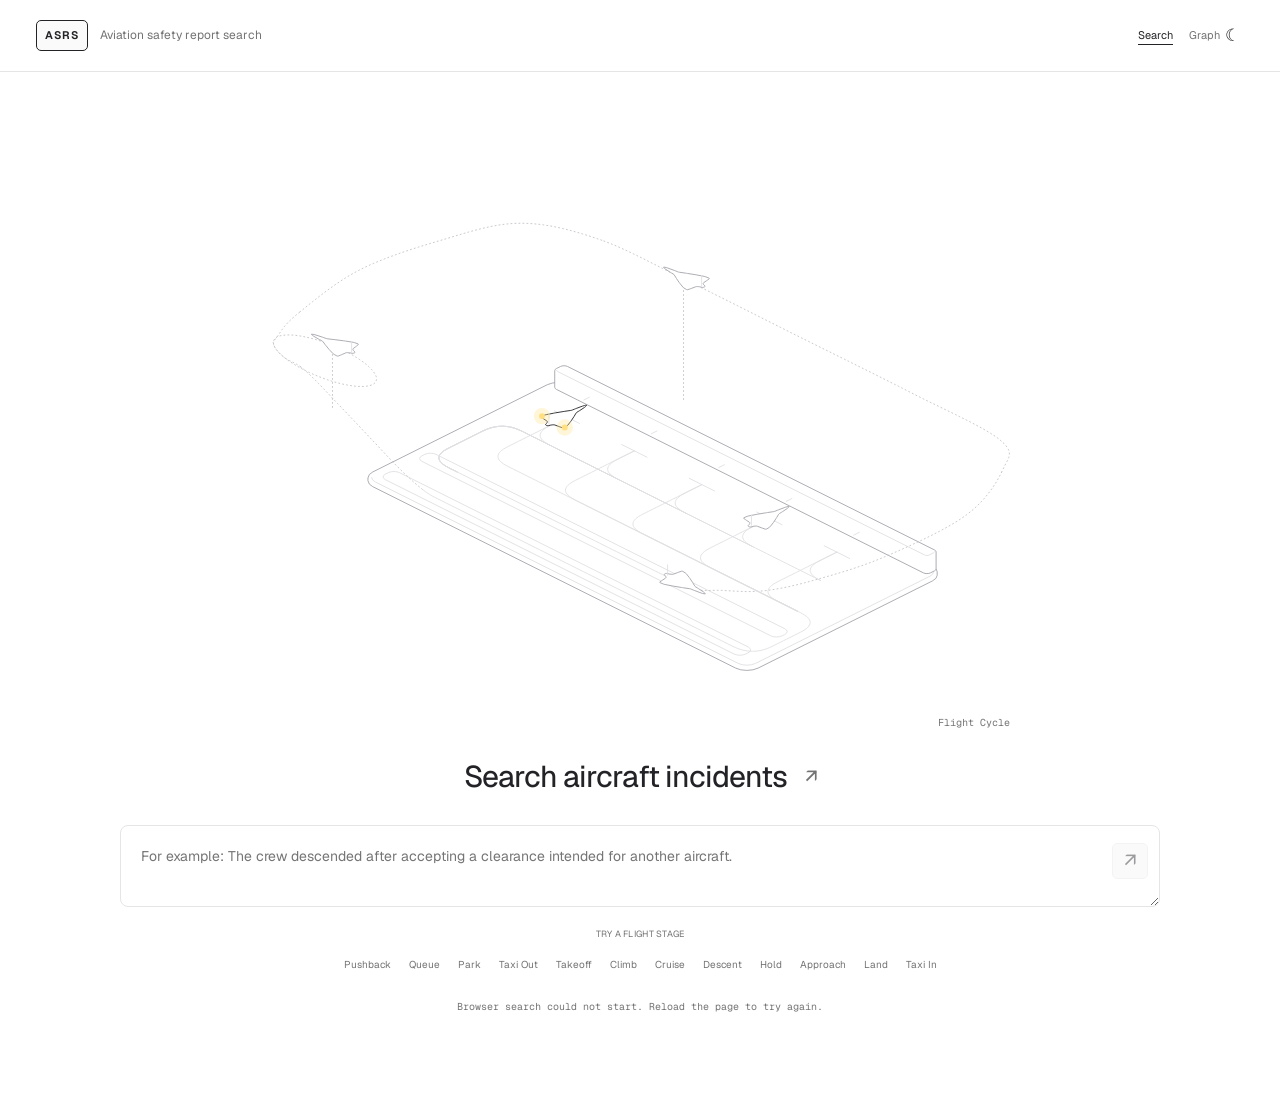
==== commit 11d33ca2: "Keep live workspace focused on search and graph" ====
--- a/index.html
+++ b/index.html
@@ -1,10 +1,10 @@
 <!doctype html>
 <html lang="en"><head><meta charset="utf-8"><meta name="viewport" content="width=device-width,initial-scale=1"><title>asrsbench · Aviation Safety Report Search</title>
 <script>
-(()=>{let theme;try{theme=localStorage.getItem('asrs-theme')}catch{}if(theme!=='light'&&theme!=='dark')theme=matchMedia('(prefers-color-scheme: dark)').matches?'dark':'light';document.documentElement.dataset.theme=theme})();
+(()=>{let theme;try{theme=localStorage.getItem('asrs-theme')}catch{}if(theme!=='light'&&theme!=='dark')theme='light';document.documentElement.dataset.theme=theme})();
 </script>
 <link rel="stylesheet" href="./app.css"></head><body>
-<header><a class="brand" id="home-link" href="#home" aria-label="ASRS home"><span class="brand-badge">ASRS</span><span class="brand-subtitle">Aviation safety report search</span></a><button id="theme-toggle" type="button" aria-label="Switch to dark mode" aria-pressed="false"><span id="theme-icon" aria-hidden="true">☾</span><span id="theme-label">Dark mode</span></button></header>
+<header><a class="brand" id="home-link" href="#home" aria-label="ASRS home"><span class="brand-badge">ASRS</span><span class="brand-subtitle">Aviation safety report search</span></a><button id="theme-toggle" type="button" aria-label="Switch to dark mode" aria-pressed="false" title="Switch theme"><span id="theme-icon" aria-hidden="true">☾</span></button></header>
 <div class="shell"><aside class="rail" aria-label="Report sections"><div class="rail-scroll"><section id="stage-preview" class="stage-preview" aria-label="Suggested flight stage" hidden><iframe id="stage-animation" title="Flight stage illustration" scrolling="no" hidden></iframe><div class="stage-controls"><div class="stage-mode" role="group" aria-label="Animation selection mode"><button id="stage-auto" type="button" aria-pressed="true">Match search</button><button id="stage-manual" type="button" aria-pressed="false">Choose stage</button></div><p id="stage-name" class="stage-name"></p><label for="stage-choice" class="visually-hidden">Choose a flight stage illustration</label><select id="stage-choice" hidden></select><p id="stage-explanation"></p></div></section><nav class="rail-group"><a class="rail-title doc-link rail-search" id="nav-search" href="#search"><svg viewBox="0 0 24 24" aria-hidden="true"><circle cx="10" cy="10" r="6"/><path d="m15 15 5 5"/></svg>Search incidents</a></nav><div id="report-navigation"></div></div></aside><main>
 <section class="hero" id="home"><div class="flight-plate"><div id="stage"></div><div class="flight-caption"><span id="flight-read">Flight cycle</span></div></div><h1><a class="search-entry" href="#search">Search aircraft incidents <span aria-hidden="true">↗</span></a></h1><section id="search" aria-label="Search aircraft incidents">
 <div class="workspace"><section class="panel"><form id="search-form"><label class="visually-hidden" for="query">Describe an aircraft incident</label><textarea id="query" maxlength="2000" required placeholder="For example: The crew descended after accepting a clearance intended for another aircraft."></textarea><div class="stage-suggestions"><span class="small">TRY A FLIGHT STAGE</span><div class="chips" id="examples" aria-label="Flight stage scenario suggestions"></div></div><div class="search-options"><div class="controls"><div><label for="method">Search method</label><select id="method"><option value="bm25">Keyword · BM25</option></select></div><div style="max-width:105px;min-width:80px"><label for="limit">Results</label><select id="limit"><option>5</option><option selected>10</option><option>20</option><option>50</option><option>100</option></select></div><button class="primary" id="submit" disabled>Search reports ↗</button></div></div><button class="landing-submit" type="submit" disabled aria-label="Search this scenario">↗</button></form><span id="status" role="status">Preparing browser keyword search…</span><p id="error" role="alert"></p><div class="search-notes"><span><strong id="count">47,723</strong> reports · Searched in your browser</span><p class="small">Free browser edition · Keyword search. MiniLM and hybrid require the Python app.</p><p id="method-help">Keyword search finds matching words and aviation terminology.</p></div></section>
@@ -12,6 +12,41 @@
 </section></section>
 <section id="search-stats" aria-label="Search statistics" hidden></section><div class="results-head" id="results-header"><h2 id="result-title">Results</h2><button id="export">Export your ratings</button></div><div id="results" aria-live="polite"><div id="empty"><strong>A scenario is your starting point.</strong><br><span class="small">Choose an example above, then search the report collection in your browser.</span></div></div>
 <nav id="pagination" aria-label="Search result pages" hidden></nav><section class="about-note" id="about"><div class="eyebrow">02 / ABOUT</div><h2>A record of what happened.</h2><p>This collection contains 47,723 de-identified aviation safety reports from January 2012 to March 2022. Search compares your scenario with the original reporter narratives. Read the matching passage, open the full report, and record your assessment.</p></section><footer>CIS 634 · Jacob Tang & Aarambh Shrestha · NASA ASRS public dataset<br>Reports are voluntary accounts. Search results support exploration and require human review. Ratings are stored only in this browser.<br>Flight-cycle artwork supplied by you · Hairline visual reference by Lucas Markes</footer></main></div>
+<section id="research-view" class="aux-view" hidden aria-labelledby="research-title">
+  <div class="aux-inner">
+    <div class="eyebrow">03 / RESEARCH</div>
+    <h1 id="research-title">Retrieving Aviation Safety Precedents</h1>
+    <p class="lede">A benchmark of lexical, dense, and hybrid retrieval on ASRS narratives · Jacob Tang · CIS 634 research paper</p>
+    <div class="research-callout"><strong>Abstract.</strong> Safety analysts look for earlier reports that describe the same operational problem as a new one, often in different words. The paper benchmarks this task on 47,723 NASA Aviation Safety Reporting System reports, comparing keyword search (BM25), frozen text encoders from 22 million to 8 billion parameters, their fusion, cross-encoder reranking, and encoders adapted to aviation text with whole incidents held out. On 1,000 synopsis queries every general-purpose encoder up to 335 million parameters scores below BM25 (MRR@10 0.425); the largest frozen encoder reaches 0.450. Adaptation raises the largest encoder to 0.562, level with a pipeline of fusion, generated summaries and reranking (0.563). Frozen and adapted encoders still confuse event-order edits; only the reranker separates all of them.</div>
+    <section class="aux-section paper-section"><p class="paper-kicker">I · Introduction</p><h2>Why precedent retrieval matters</h2><p>The Aviation Safety Reporting System receives voluntary, de-identified incident reports from pilots, controllers, and other aviation personnel. Analysts and safety managers want earlier reports of the same operational problem, but keyword search can miss paraphrases and return thousands of reports that share frequent terms. Text encoders compare meaning rather than words, but general-purpose models may blur the details that decide what happened: whether the crew did or did not descend, to which altitude, and in what order.</p><p>The paper asks two questions: how well do retrieval methods find the right precedent in real incident narratives, and do they keep apart reports that share words but describe different events?</p><div class="paper-grid"><article><strong>Five contributions</strong><ol><li>A people-written known-item and topical retrieval benchmark.</li><li>Incident grouping so sibling reports count as correct and do not cross splits.</li><li>A meaning-change test covering negation, quantities, direction, and event order.</li><li>An analysis of retrieval success by shared wording.</li><li>A comparison of frozen and aviation-adapted encoders with whole incidents held out.</li></ol></article><article><strong>Main findings</strong><ul><li>BM25 is difficult to beat for known-item retrieval.</li><li>BM25 and Qwen3 8B fail on different queries, so fusion helps.</li><li>Reranking is valuable because the right report is often found but not first.</li><li>Adapted Qwen3 8B gives the largest single gain.</li><li>Only the cross-encoder reliably separates event order.</li></ul></article></div></section>
+    <section class="aux-section paper-section"><p class="paper-kicker">III · Benchmark design</p><h2>Corpus, tracks, and evaluation</h2><p>The corpus contains 47,723 ASRS reports from January 2012 to March 2022: 38,655 training, 4,295 validation, and 4,773 test reports. Each report contains one or two narratives, an analyst synopsis, and coded fields. Only narratives are searched. They are packed into overlapping windows of at most 150 words, producing 136,842 passages, or 2.9 passages per report. A report receives the score of its best passage.</p><div class="paper-grid three"><article><strong>Known-item track</strong><p>1,000 analyst synopses from the validation split. The target report and incident siblings are relevant. Metrics: MRR@10, R@1, R@10, and R@100.</p></article><article><strong>Topical track</strong><p>40 issue descriptions in an analyst's style covering 15 event types. Provisional graded labels use event type, mechanism, coded fields, and synopsis terms. Human judging is reported as pending in the paper.</p></article><article><strong>Meaning-change track</strong><p>100 authored items: 25 each for negation, altitude or quantity, direction, and event order. A system passes when the paraphrase scores above the minimal meaning-changing edit.</p></article></div></section>
+    <section class="aux-section"><p class="paper-kicker">IV · Systems and V · Results</p><h2>What was compared</h2><p class="section-note">Table 2 from the paper. These are development-level results: synopsis queries come from validation and topical labels are provisional unless stated otherwise.</p><div class="metric-table-wrap"><table class="metric-table wide"><thead><tr><th>System</th><th>MRR@10</th><th>R@1</th><th>R@10</th><th>R@100</th><th>nDCG@10</th><th>P@10</th></tr></thead><tbody>
+      <tr><td>BM25, passages</td><td>0.425</td><td>0.362</td><td>0.555</td><td>0.753</td><td>0.630</td><td>0.537</td></tr><tr><td>BM25, whole reports</td><td>0.458</td><td>0.395</td><td>0.598</td><td>0.782</td><td>0.621</td><td>0.528</td></tr><tr><td>EmbeddingGemma 2, frozen</td><td>0.330</td><td>0.271</td><td>0.476</td><td>0.696</td><td>0.618</td><td>0.485</td></tr><tr><td>Qwen3-Embedding 0.6B</td><td>0.372</td><td>0.305</td><td>0.531</td><td>0.749</td><td>0.748</td><td>0.645</td></tr><tr><td>Qwen3-Embedding 4B</td><td>0.429</td><td>0.349</td><td>0.618</td><td>0.836</td><td>0.777</td><td>0.680</td></tr><tr><td>Qwen3-Embedding 8B</td><td>0.450</td><td>0.369</td><td>0.631</td><td>0.848</td><td>0.787</td><td>0.703</td></tr><tr class="emphasis"><td>Qwen3-Embedding 8B, adapted</td><td>0.562</td><td>0.477</td><td>0.750</td><td>0.927</td><td>0.775</td><td>0.675</td></tr><tr><td>BM25 + adapted EmbeddingGemma 2, fused</td><td>0.462</td><td>0.390</td><td>0.619</td><td>0.823</td><td>0.742</td><td>0.625</td></tr><tr><td>BM25 + Qwen3 8B, fused</td><td>0.493</td><td>0.414</td><td>0.662</td><td>0.860</td><td>0.762</td><td>0.672</td></tr><tr><td>With generated summaries</td><td>0.512</td><td>0.435</td><td>0.690</td><td>0.882</td><td>0.787</td><td>0.685</td></tr><tr><td>Reranker alone, top 50</td><td>0.520</td><td>0.418</td><td>0.741</td><td>0.832</td><td>0.822</td><td>0.740</td></tr><tr><td>Reranker fused with first stage</td><td>0.563</td><td>0.479</td><td>0.746</td><td>0.882</td><td>0.809</td><td>0.730</td></tr>
+    </tbody></table></div></section>
+    <section class="aux-grid"><article class="info-card"><p class="card-kicker">MRR@10</p><h3>Ranking the first relevant report</h3><p>Mean reciprocal rank rewards a correct report most when it is first. A target at rank 1 contributes 1.00; at rank 5 it contributes 0.20.</p></article><article class="info-card"><p class="card-kicker">R@100</p><h3>Finding the report</h3><p>Recall at 100 asks whether the target appears anywhere in the first 100 results. It separates retrieval from first-position ranking.</p></article><article class="info-card"><p class="card-kicker">nDCG@10</p><h3>Ordering graded relevance</h3><p>Normalized discounted cumulative gain rewards highly relevant results near the top and supports graded topical labels.</p></article><article class="info-card"><p class="card-kicker">P@10</p><h3>First-page usefulness</h3><p>Precision at 10 is the share of the first ten results judged relevant under the paper's topical relevance rule.</p></article></section>
+    <section class="aux-section paper-section"><p class="paper-kicker">VI · Cost and VII · Discussion</p><h2>What a safety department should run</h2><p>Keyword search over whole reports is a strong start and costs little. Fusing BM25 with a large encoder is the cheapest improvement because the two systems fail on different queries. If an organization can train adapters on its own reports, an adapted encoder gives the largest gain, especially when a user describes a problem rather than quoting a report. A reranker gives a similar ranking gain at much higher query cost and is the only component that distinguishes event order.</p><div class="metric-table-wrap"><table class="metric-table"><thead><tr><th>Stage</th><th>One-off cost</th><th>Cost per 1,000 queries</th></tr></thead><tbody><tr><td>BM25 index</td><td>28 s, CPU</td><td>8 s, CPU</td></tr><tr><td>EmbeddingGemma 2 encoding</td><td>20 min, server GPU</td><td>Pending</td></tr><tr><td>Qwen3 8B, adapted encoding</td><td>39 min, three GPUs</td><td>38 s, one GPU</td></tr><tr><td>Qwen3 adapter training</td><td>About 9 h, three GPUs</td><td>None</td></tr><tr><td>Reranker, top 50 reports</td><td>None</td><td>57 min, three GPUs</td></tr></tbody></table></div><p class="paper-note">The paper reports that the reranker dominates query cost, while adaptation moves cost into one training run and one re-encoding of the corpus.</p></section>
+    <section class="aux-section paper-section"><p class="paper-kicker">VIII · Limitations and IX · Conclusion</p><h2>What the results do not establish</h2><p>The results are development-level; topical labels are provisional; the known-item track is not the same as a user's question; the meaning-change set is small and authored; the corpus is one English collection from one decade; adaptation was run once per encoder; generated summaries were not audited for factual fidelity; and approximate indexes, CPU latency, and quantized models were not measured.</p><p>On 47,723 ASRS narratives, keyword search remains the reference point for finding a known report. Adapting the large encoder to aviation text with whole incidents held out gives the largest gain and equals a pipeline of fusion, generated summaries, and reranking at a fraction of the query cost. None of this teaches an encoder the order of events. For a safety department, the practical reading is to keep keyword search, add an encoder adapted to its own reports, show the matched passage, and rerank when the sequence of events matters.</p><p class="source-note">Research source: “Retrieving Aviation Safety Precedents: A Benchmark of Lexical, Dense and Hybrid Retrieval on ASRS Narratives.” Pending items in the PDF, including human-label results and the held-out test split, remain explicitly marked as pending here. The browser search is a local artifact and does not claim to reproduce the paper's large-model runs.</p></section>
+    <section class="paper-full" aria-labelledby="full-paper-title"><div class="paper-full-head"><div><p class="paper-kicker">CS634 RESEARCH PAPER · 16 PAGES</p><h2 id="full-paper-title">Retrieving Aviation Safety Precedents</h2><p class="section-note">The complete CIS 634 research paper is kept intact below inside the Research page.</p></div><a class="text-link" href="./CS634-research-paper.pdf" target="_blank" rel="noreferrer">Open CS634 paper PDF</a></div><iframe title="Complete CS634 research paper" src="./CS634-research-paper.pdf"></iframe></section>
+  </div>
+</section>
+
+<section id="graph-view" class="aux-view" hidden aria-labelledby="graph-title">
+  <div class="aux-inner graph-page"><div class="eyebrow">04 / GRAPH</div><div class="graph-heading"><div><h1 id="graph-title">Aviation precedent graph</h1><p class="lede">The interactive ASRS + NTSB graph from the companion explorer, brought into this local search workspace.</p></div><span class="deck-tag">INTERACTIVE WORKSPACE</span></div><div class="graph-frame"><iframe id="graph-frame" title="Interactive aviation precedent graph" data-src="./graph-app/index.html"></iframe></div><p class="source-note">The graph stays inside this workspace. Map, Focus, Analytics, filters, report inspection, meaning search, and source-linked neighbors remain interactive here.</p></div>
+</section>
+
+<section id="presentation-view" class="aux-view" hidden aria-labelledby="presentation-title">
+  <div class="aux-inner presentation-page">
+    <div class="eyebrow">05 / PRESENTATION</div><div class="presentation-head"><div><h1 id="presentation-title">SCRQA for aviation safety</h1><p class="lede">A source-constrained retrieval and question-answering framework for turning an airline incident narrative into reviewable safety evidence.</p></div><span class="deck-tag">BUSINESS + TECHNICAL PROPOSAL</span></div>
+    <div class="pitch-hero"><p class="slide-label">THE OPPORTUNITY</p><h2>Find the precedent before the next safety review becomes a manual archive search.</h2><p>When a flight-ops or flight-safety team investigates a wingtip collision, runway incursion, altitude deviation, or equipment event, the useful precedent may be described with different words. The search problem is not only finding a document; it is finding the earlier operational pattern and showing why it is relevant.</p></div>
+    <section class="slide-section"><p class="slide-label">01 / WHY THIS MATTERS</p><div class="slide-grid"><div><h2>From hours of portal searching to a source-linked review path.</h2><p>ASRS and NTSB portals provide valuable records, but basic keyword and date filters can miss incidents with different wording. SCRQA gives investigators a narrative search, a graph of related factors, and a traceable evidence trail for human review.</p></div><div class="quote-card"><span>Business value</span><strong>Accelerate the first pass of a flight-safety investigation.</strong><small>Reduce manual searching while keeping the investigator in control of the final judgment.</small></div></div></section>
+    <section class="slide-section"><p class="slide-label">02 / THE SCRQA LOOP</p><div class="scrqa-flow"><div><b>S</b><strong>Scope</strong><span>Define the incident, source set, date window, and operational context.</span></div><div><b>C</b><strong>Collect</strong><span>Retrieve ASRS, NTSB, SOP, procedure, and chart evidence.</span></div><div><b>R</b><strong>Rank</strong><span>Fuse lexical, semantic, graph, and reranker signals.</span></div><div><b>Q</b><strong>Question</strong><span>Ask the evidence what happened, what is similar, and what differs.</span></div><div><b>A</b><strong>Attribute</strong><span>Attach every claim to a source record before a summary is reviewed.</span></div></div><p class="framework-note">SCRQA is the proposed product framework for this project: retrieval and questioning are constrained by source provenance, not free-form generation.</p></section>
+    <section class="slide-section"><p class="slide-label">03 / SYSTEM DESIGN</p><div class="architecture"><div class="arch-source"><strong>Incident narrative</strong><span>“Aircraft entered the wrong runway after a clearance misunderstanding.”</span></div><div class="arch-arrow">→</div><div class="arch-stack"><div>BM25 · exact operational terms</div><div>Frozen/adapted embeddings · similar meaning</div><div>Graph · shared factors and precedent links</div><div>Reranker · read the candidate passage</div></div><div class="arch-arrow">→</div><div class="arch-output"><strong>Source-linked safety brief</strong><span>Relevant precedents · common factors · differences · citations for review</span></div></div></section>
+    <section class="slide-section"><p class="slide-label">04 / WHAT WE HAVE NOW</p><div class="progress-grid"><div><strong>Browser search</strong><span>BM25, frozen semantic, and hybrid retrieval over the prepared ASRS corpus.</span></div><div><strong>Precedent graph</strong><span>Interactive map, Focus graph, factors, cross-source links, and analytics.</span></div><div><strong>Research evidence</strong><span>Benchmark comparisons across lexical, dense, hybrid, adapted, and reranked systems.</span></div></div></section>
+    <section class="slide-section"><p class="slide-label">05 / NEXT PHASE</p><div class="next-phase"><div><b>01</b><span>Align the full Qwen3-Embedding 8B adapted search index with the browser and server tracks.</span></div><div><b>02</b><span>Connect aviation safety reports and NTSB cases to airline SOPs, procedures, and charts.</span></div><div><b>03</b><span>Add source-constrained questioning and generate a review-ready safety summary.</span></div><div><b>04</b><span>Generalize the pattern into an organization-wide knowledge graph and retrieval system.</span></div></div></section>
+    <p class="closing-line">Aviation is the proving ground because safety-critical retrieval must be reliable, inspectable, and connected to its source.</p>
+  </div>
+</section>
+
 <script src="./pages-api.js"></script><script src="./app.js"></script><script id="hl-kernel">
 /* hairline kernel sha256:346b48bdef2cdfafd5343eba01494255cf75f9c078e6fcd1aafc62bab62980a1 */
 /*
@@ -954,4 +989,30 @@
 });
 </script>
 
+<script>
+  const researchMethods = [
+    ['bm25', 'Keyword · BM25'],
+    ['minilm', 'Frozen semantic · EmbeddingGemma 2'],
+    ['hybrid-bm25-minilm', 'Hybrid · BM25 + EmbeddingGemma 2'],
+    ['qwen3-8b-frozen', 'Research · Qwen3-Embedding 8B frozen'],
+    ['hybrid-bm25-qwen3-8b', 'Research · BM25 + Qwen3 8B fused'],
+    ['qwen3-8b-adapted', 'Research · Qwen3 8B adapted to aviation'],
+    ['raf-reranker', 'Research · Qwen3-Reranker 4B + first stage'],
+    ['scrqa-pipeline', 'Research · SCRQA combined pipeline'],
+    ['graph-assisted', 'Graph-assisted retrieval']
+  ];
+  const methodSelect = document.querySelector('#method');
+  if (methodSelect) {
+    const editionNote = document.querySelector('.search-notes .small');
+    if (editionNote) editionNote.textContent = 'Free browser edition · BM25, frozen EmbeddingGemma 2, and hybrid retrieval.';
+    const selected = methodSelect.value;
+    methodSelect.replaceChildren(...researchMethods.map(([value, label]) => {
+      const option = document.createElement('option');
+      option.value = value;
+      option.textContent = label;
+      return option;
+    }));
+    methodSelect.value = selected || 'bm25';
+  }
+</script>
 </body></html>
--- a/app.css
+++ b/app.css
@@ -3,13 +3,14 @@
 :root{color-scheme:light;--topbar:72px;--bg:#fff;--surface:#fff;--soft:#fafafa;--hover:#f4f4f4;--ink:#232327;--muted:#737373;--faint:#a3a3a3;--line:#e5e5e5;--nav-accent:#111111;--header:rgb(255 255 255 / 94%)}
 :root[data-theme=dark]{color-scheme:dark;--bg:#08090a;--surface:#0d0e10;--soft:#121316;--hover:#191b20;--ink:#d0d6e0;--muted:#9699a3;--faint:#737781;--line:#29292d;--nav-accent:#ffffff;--header:rgb(8 9 10 / 94%)}
 *{box-sizing:border-box}html{scroll-behavior:smooth;scroll-padding-top:95px}body{margin:0;background:var(--bg);color:var(--ink);font:14px/1.65 GeistSans,Arial,sans-serif;-webkit-font-smoothing:antialiased}button,input,select,textarea{font:inherit}button,a,summary{-webkit-tap-highlight-color:transparent}button{cursor:pointer;border:1px solid var(--line);border-radius:5px;padding:8px 12px;background:var(--surface);color:var(--ink)}button:disabled{opacity:.45;cursor:default}button:hover:not(:disabled){background:var(--hover)}a{color:inherit;text-decoration:none}button:focus-visible,a:focus-visible,summary:focus-visible,input:focus-visible,select:focus-visible,textarea:focus-visible{outline:2px solid var(--muted);outline-offset:3px}[hidden]{display:none!important}
-header{height:var(--topbar);position:sticky;top:0;z-index:20;display:flex;align-items:center;justify-content:space-between;padding:0 36px;background:var(--header);border-bottom:1px solid var(--line);backdrop-filter:blur(12px)}.brand{font-size:17px;letter-spacing:-.5px;font-weight:550}.brand span{font-size:12px;letter-spacing:0;margin-left:12px;color:var(--muted);font-weight:400}#theme-toggle{display:flex;align-items:center;gap:8px;font-size:11px;background:none}#theme-icon{font-size:17px;line-height:1}
+header{height:var(--topbar);position:sticky;top:0;z-index:20;display:flex;align-items:center;justify-content:space-between;padding:0 36px;background:var(--header);border-bottom:1px solid var(--line);backdrop-filter:blur(12px)}.brand{font-size:17px;letter-spacing:-.5px;font-weight:550}.brand span{font-size:12px;letter-spacing:0;margin-left:12px;color:var(--muted);font-weight:400}#theme-toggle{display:flex;align-items:center;justify-content:center;width:24px;height:24px;padding:0;border:0;font-size:11px;background:none}#theme-icon{font-size:17px;line-height:1}
 .shell{max-width:1440px;margin:auto}main{width:100%;max-width:1250px;padding:0 24px 35px;margin:auto}.hero{display:flex;align-items:center;flex-direction:column;padding:clamp(35px,7svh,85px) 0 45px}.flight-plate{position:relative;max-width:1080px;width:min(100%,max(340px,calc((100svh - 300px)*1.3)));margin:-15px auto 0}#stage{width:100%;aspect-ratio:5/4}.flight-caption{position:absolute;left:20px;right:20px;bottom:15px;display:flex;justify-content:flex-end;pointer-events:none;font:10px GeistMono,monospace;color:var(--muted)}#flight-read{text-transform:capitalize}.hero h1{font-size:30px;font-weight:450;letter-spacing:-1px;margin:0 0 15px}.search-entry{display:inline-flex;gap:18px;align-items:center;padding:8px 0}.search-entry span{font-size:20px;color:var(--muted)}#search{width:100%;max-width:1040px;scroll-margin-top:95px}.workspace>.panel{width:100%}#search-form{position:relative;text-align:left}.visually-hidden{position:absolute;width:1px;height:1px;overflow:hidden;clip-path:inset(50%);white-space:nowrap}textarea{display:block;width:100%;min-height:82px;height:82px;resize:vertical;padding:18px 55px 18px 20px;border:1px solid var(--line);border-radius:8px;background:var(--surface);color:var(--ink);font-size:14px;line-height:1.8}.landing-submit{position:absolute;right:12px;top:18px;width:36px;height:36px;padding:0;font-size:20px;background:var(--hover)}.stage-suggestions{margin-top:20px;text-align:center}.small{font-size:10px;color:var(--muted)}.stage-suggestions>.small{display:block;font-size:9px;letter-spacing:.03em;margin-bottom:9px}#examples{display:flex;flex-wrap:nowrap;justify-content:flex-start;gap:2px;max-width:100%;width:max-content;overflow-x:auto;margin:auto;padding-bottom:7px;scrollbar-width:thin}.phase{flex:none;white-space:nowrap;text-transform:capitalize;font-size:10px;color:var(--muted);border-color:transparent;padding:6px 7px;background:none}.phase[aria-pressed=true]{color:var(--muted);background:var(--hover);border-color:var(--muted)}.controls{display:flex;align-items:end;gap:14px;margin:25px 0 12px}.controls>div:first-child{flex:1}.controls label{font-size:11px;display:block;margin-bottom:8px}select{width:100%;padding:10px;border:1px solid var(--line);border-radius:5px;background:var(--surface);color:var(--ink);font-size:12px}.primary{background:var(--ink);color:var(--bg);padding:11px 20px;font-size:12px;white-space:nowrap}.primary:hover:not(:disabled){background:var(--ink);opacity:.85}#status{display:block;text-align:center;font:10px/1.7 GeistMono,monospace;color:var(--muted);margin-top:10px}#error{font-size:12px;color:#c44c4c}.search-notes{border-top:1px solid var(--line);margin-top:20px;padding-top:16px;font-size:11px;color:var(--muted)}.search-notes p{margin:5px 0;font-size:11px}.search-notes strong{font-weight:450}
 /* Sidebar geometry and branch behavior copied from the supplied container guide. */
 .rail{position:sticky;top:calc(var(--topbar) + 20px);align-self:start;width:100%;min-width:0;max-height:calc(100dvh - var(--topbar) - 40px);z-index:10}.rail-scroll{max-height:calc(100dvh - var(--topbar) - 40px);min-height:0;overflow-y:auto;overscroll-behavior:contain;scrollbar-width:thin;padding:0 4px 14px 0}.rail-scroll::-webkit-scrollbar{display:none}.rail-group{--group-color:var(--nav-accent);display:grid;gap:6px;margin-top:19px}.rail-title{display:flex;align-items:center;gap:8px;margin:0;padding:0;color:var(--muted);font-size:12px;font-weight:550;line-height:1.5;border:0;background:none;text-align:left}.rail-title svg{width:16px;height:16px;flex:none;fill:none;stroke:var(--group-color);stroke-width:1.8;stroke-linecap:round;stroke-linejoin:round}.rail-title:hover{background:none!important;color:var(--ink)}.rail-search{padding:0!important}.rail-search::before,.rail-search::after{display:none!important}.rail-list{position:relative;display:grid;gap:0;margin:0;padding:0 0 0 24px;list-style:none}.rail-list::after{content:"";position:absolute;top:-2px;bottom:0;left:7px;width:11px;border-left:1.25px solid var(--group-color);pointer-events:none;clip-path:inset(0 0 calc((1 - var(--reach,0))*100%) 0)}.rail-list li{position:relative}.rail-list li::before,.rail-list li::after{content:"";position:absolute;left:-17px;width:11px;border:0 solid var(--line);border-width:0 0 1.25px 1.25px;border-bottom-left-radius:6px;pointer-events:none}.rail-list li::before{top:calc(-50% - 6px);bottom:50%}.rail-list li:first-child::before{top:-2px}.rail-list li::after{z-index:1;top:calc(50% - 6px);width:10px;height:6px;border-color:var(--group-color);clip-path:inset(0 100% 0 0 round 0 0 0 6px)}.rail-list li.current::after{clip-path:inset(0 round 0 0 0 6px)}.doc-link{position:relative;display:flex;align-items:center;height:auto;width:100%;padding:3px 0;color:var(--muted);font-size:13px;line-height:1.5;border:0;border-radius:0;background:none;text-align:left}.doc-link::before{content:"";position:absolute;left:-6.5px;top:calc(50% - 2.5px);width:4px;height:4px;border-radius:50%;background:var(--group-color);transform:scale(0)}.doc-link::after{content:"";position:absolute;inset:-2px -8px}.doc-link:hover,.doc-link.active{color:var(--ink);background:none!important}.doc-link.active::before{transform:none}
 body.exploring .shell{display:grid;grid-template-columns:clamp(260px,25vw,360px) minmax(0,1fr);gap:28px;padding:20px 24px 0}body.exploring main{min-width:0;max-width:none;padding:0 0 35px}body:not(.exploring) .rail,body:not(.exploring) .search-options,body:not(.exploring) .search-notes,body:not(.exploring) #search-stats,body:not(.exploring) .results-head,body:not(.exploring) #results,body:not(.exploring) #pagination,body:not(.exploring) #about,body:not(.exploring) footer{display:none}
 #search-stats,#results,.results-head,#pagination,.about-note,footer{max-width:1040px;margin-left:auto;margin-right:auto}.results-head{display:flex;justify-content:space-between;align-items:center;gap:12px;margin-top:28px}.results-head h2{font-size:21px;font-weight:450;letter-spacing:-.5px}.results-head button{font-size:11px}.card{background:var(--surface);border:1px solid var(--line);border-radius:8px;padding:25px;margin:16px 0}.card h3{font-size:16px;font-weight:450;line-height:1.6;margin:12px 0 18px}.report-title{font:inherit;line-height:inherit;text-align:left;padding:0;border:0;background:none}.report-title:hover{background:none!important;text-decoration:underline;text-underline-offset:4px}.meta{display:flex;justify-content:space-between;align-items:center;gap:12px;font:10px/1.7 GeistMono,monospace;color:var(--muted)}.score-badge{color:var(--muted)}.passage{padding:15px 18px;margin-top:9px;background:var(--soft);border-left:1px solid var(--muted);font-size:12px;line-height:1.95;white-space:pre-wrap}.rating{display:flex;flex-wrap:wrap;align-items:center;gap:8px;margin-top:20px}.rating button{font-size:10px;padding:6px 10px}.rating button[aria-pressed=true]{color:var(--muted);border-color:var(--muted);background:var(--hover)}#empty{text-align:center;padding:38px;border:1px solid var(--line);border-radius:8px;font-size:12px;color:var(--muted)}.result-feature{margin-top:22px;border-top:1px solid var(--line);padding-top:18px}.feature-label{font-size:11px;color:var(--muted);margin-bottom:10px}.result-feature .field-text{max-height:340px;overflow:auto}.field-text{white-space:pre-wrap;overflow-wrap:anywhere;font-size:12px;line-height:1.95}.record-table{margin:0;font-size:11px;max-height:480px;overflow:auto}.record-table dt{font:10px GeistMono,monospace;color:var(--muted);padding:13px 0 5px;border-top:1px solid var(--line);overflow-wrap:anywhere}.record-table dd{margin:0;padding-bottom:13px;white-space:pre-wrap;overflow-wrap:anywhere;line-height:1.8}
 .report-details{margin-top:22px;border-top:1px solid var(--line);padding-top:17px;scroll-margin-top:95px}summary{cursor:pointer;font-size:12px}.inspector-groups{display:flex;flex-wrap:wrap;gap:8px;margin:20px 0 14px}.inspector-group-button{font-size:11px}.inspector-group-button[aria-pressed=true]{color:var(--muted);border-color:var(--muted);background:var(--hover)}.report-inspector{display:grid;grid-template-columns:180px minmax(0,1fr);gap:25px;margin-top:20px}.field-nav .doc-link{font-size:11px}.field-content{min-width:0}.field-content h4{font-size:16px;font-weight:450;margin:7px 0 18px}.field-column{font:9px GeistMono,monospace;color:var(--faint);overflow-wrap:anywhere}
+.graph-action{display:block;margin-top:19px;font-size:11px;color:var(--ink);background:var(--soft)}.graph-action:hover:not(:disabled){border-color:var(--muted);background:var(--hover)}.graph-context{margin-top:20px;padding-top:18px;border-top:1px solid var(--line)}.graph-context>summary{font-size:12px;color:var(--ink)}.graph-context-note{margin:10px 0 12px;font-size:11px;color:var(--muted)}.graph-inline-frame{display:block;width:100%;height:min(720px,80svh);min-height:540px;border:1px solid var(--line);border-radius:8px;background:var(--surface)}
 #search-stats{margin-top:35px;padding:25px;border:1px solid var(--line);border-radius:8px;background:var(--surface);scroll-margin-top:95px}.stats-heading{display:flex;justify-content:space-between;gap:15px;align-items:center;margin-bottom:20px}.stats-heading h2{font-size:17px;font-weight:500;margin:0}.stats-heading span{font:10px GeistMono,monospace;color:var(--muted)}.stats-grid{display:grid;grid-template-columns:repeat(4,minmax(0,1fr));gap:22px 18px}.stat-label{display:block;font-size:10px;color:var(--muted)}.stat-value{display:block;font-size:23px;line-height:1.3;font-weight:450;margin-top:6px}.stat-description{font-size:10px;color:var(--muted);margin-top:4px}.stats-note{font-size:11px;line-height:1.8;margin:20px 0 0;border-top:1px solid var(--line);padding-top:15px;color:var(--muted)}.band-controls{display:flex;align-items:center;flex-wrap:wrap;gap:16px;margin-top:22px;padding:16px 0;border-top:1px solid var(--line);border-bottom:1px solid var(--line);font-size:12px}.band-controls input[type=number]{width:65px;padding:7px;border:1px solid var(--line);border-radius:4px;background:var(--surface);color:var(--ink)}.band-controls label{display:flex;align-items:center;gap:8px}.band-controls button{font-size:11px}.band-controls input[type=checkbox]{accent-color:var(--muted)}.diagnostics{margin-top:20px}.diagnostics>summary{font-size:12px;color:var(--muted)}.diagnostic-grid{display:grid;grid-template-columns:1fr 1fr;gap:25px;margin-top:20px}.diagnostic-grid h3{font-size:12px;font-weight:500;margin:0 0 14px}.metric-list{margin:0;font-size:11px}.metric-list>div{display:flex;justify-content:space-between;gap:15px;padding:7px 0;border-bottom:1px solid var(--line)}.metric-list dt{color:var(--muted)}.metric-list dd{margin:0}.histogram{display:flex;gap:5px;align-items:end;height:100px;border-bottom:1px solid var(--line);padding-bottom:5px}.histogram>div{flex:1;min-height:2px;background:var(--muted);border-radius:2px 2px 0 0;opacity:.65}.hist-axis{display:flex;justify-content:space-between;font:9px GeistMono,monospace;color:var(--muted);margin-top:7px}.chart-caption{font-size:10px;color:var(--muted);margin-top:10px}.score-table{border-collapse:collapse;width:100%;font-size:11px;margin-top:15px}.score-table th,.score-table td{padding:8px 5px;text-align:left;border-bottom:1px solid var(--line)}.score-table th{font-weight:450;color:var(--muted)}#pagination{display:flex;align-items:center;justify-content:space-between;gap:14px;margin-top:24px;font-size:12px}#pagination button{font-size:11px}.about-note{margin-top:45px;padding-top:25px;border-top:1px solid var(--line)}.about-note h2{font-size:16px;font-weight:450}.about-note p{font-size:12px;color:var(--muted)}.eyebrow{font:10px GeistMono,monospace;color:var(--muted)}footer{font-size:10px;color:var(--muted);margin-top:40px;padding-top:20px;border-top:1px solid var(--line)}
 
 
@@ -28,3 +29,43 @@
 @media(max-width:900px){:root{--topbar:60px}header{padding:0 18px}.brand .brand-subtitle,#theme-label{display:none}.shell{max-width:100%}body.exploring .shell{display:block;padding:18px 20px 0}.rail{position:static;max-height:none;width:100%;padding:0 0 24px}.rail-scroll{display:grid;grid-template-columns:minmax(0,280px) minmax(0,1fr);align-items:start;gap:18px;overflow:visible;max-height:none;padding:0}.stage-preview{grid-column:1;grid-row:1/3;max-width:280px;margin:0;padding:0;border-bottom:0}.stage-controls{width:100%}.rail-scroll>.rail-group{grid-column:2;max-width:none;width:100%;padding-top:10px;margin:0}#report-navigation{grid-column:2;display:flex;flex-wrap:wrap;gap:22px;width:100%;max-height:310px;overflow-y:auto;scrollbar-width:thin}.rail-group{margin:0;min-width:145px}.rail-list{padding-bottom:4px}.stage-name,#stage-explanation{text-align:left}main{padding-left:20px;padding-right:20px}.hero{padding-top:35px}.hero h1{font-size:24px}.flight-plate{margin-top:0;width:min(100%,max(300px,calc((100svh - 300px)*1.3)))}.controls{flex-wrap:wrap}.controls>div:first-child{min-width:150px}.controls>.primary{width:100%}.card{padding:18px}.meta{flex-direction:column;align-items:start;gap:5px}#search-stats{padding:19px}.report-inspector{grid-template-columns:1fr}.field-nav{max-height:200px;overflow:auto}.band-controls{gap:12px}#pagination{flex-wrap:wrap}textarea{font-size:12px}.stage-suggestions{overflow:hidden}}
 @media(max-width:520px){.rail-scroll{grid-template-columns:minmax(0,1fr)}.stage-preview{grid-column:1;grid-row:auto;width:100%;max-width:100%;display:grid;grid-template-columns:minmax(0,1fr) minmax(0,1fr);align-items:center;gap:14px}.stage-preview iframe{margin:0}.rail-scroll>.rail-group{grid-column:1}.stage-mode{grid-template-columns:1fr}.stage-mode button{font-size:10px;padding:5px}.stage-controls{min-width:0}#report-navigation{grid-column:1;flex-wrap:nowrap;max-height:240px;overflow-x:auto;gap:24px}.stats-heading{flex-wrap:wrap}.stat-value{font-size:21px}}
 @media(min-width:901px){.rail{display:flex;flex-direction:column}.rail-scroll{display:flex;flex-direction:column;overflow:hidden}.stage-preview,.rail-scroll>.rail-group{flex:none}#report-navigation{min-height:0;flex:1 1 auto;overflow-y:auto;overscroll-behavior:contain;scrollbar-width:thin;padding-bottom:12px}}
+
+/* Local research workspace pages. They reuse the search site's restrained surface,
+   borders, typography, and light/dark variables; the graph itself remains the
+   companion explorer inside the local iframe. */
+.utility-tabs{display:flex;align-items:center;gap:16px;margin-left:auto;padding:0;border:0;background:transparent}
+.utility-tab{border:0;background:transparent;padding:6px 0;font-size:11px;color:var(--muted);white-space:nowrap}
+.utility-tab[aria-pressed=true]{background:transparent;color:var(--ink);text-decoration:underline;text-decoration-thickness:1px;text-underline-offset:5px}
+.utility-tab:hover:not(:disabled){background:var(--hover)}
+body.aux-open{background:var(--bg)}
+.aux-view{min-height:calc(100svh - var(--topbar));padding:clamp(34px,6vw,82px) 24px 64px;background:var(--bg)}
+.aux-inner{width:min(100%,1040px);margin:0 auto}
+.aux-inner h1{font-size:clamp(34px,5vw,58px);font-weight:420;letter-spacing:-2px;line-height:1.05;margin:13px 0 18px}
+.aux-inner h2{font-size:clamp(22px,3vw,32px);font-weight:430;letter-spacing:-.8px;line-height:1.2;margin:0 0 14px}
+.aux-inner h3{font-size:17px;font-weight:500;line-height:1.4;margin:7px 0 9px}
+.lede{max-width:730px;color:var(--muted);font-size:16px;line-height:1.75;margin:0}
+.research-callout{max-width:850px;margin:34px 0 50px;padding:20px 22px;border-left:2px solid var(--ink);background:var(--soft);font-size:14px;line-height:1.8}
+.research-callout strong{font-weight:550;color:var(--ink)}
+.aux-section{margin-top:58px;padding-top:22px;border-top:1px solid var(--line)}
+.section-note,.source-note{max-width:850px;color:var(--muted);font-size:12px;line-height:1.8}
+.metric-table-wrap{overflow-x:auto;border:1px solid var(--line);border-radius:8px;margin-top:20px;background:var(--surface)}
+.metric-table{width:100%;min-width:760px;border-collapse:collapse;font-size:12px}
+.metric-table th,.metric-table td{padding:14px 13px;text-align:left;vertical-align:top;border-bottom:1px solid var(--line)}
+.metric-table th{font-size:10px;font-weight:500;color:var(--muted);text-transform:uppercase;letter-spacing:.06em;background:var(--soft)}
+.metric-table td:first-child{font-weight:500;white-space:nowrap}.metric-table td:nth-child(n+3){font-family:GeistMono,monospace}.metric-table tr:last-child td{border-bottom:0}.metric-table .emphasis td{background:color-mix(in srgb,var(--soft) 72%,var(--surface))}
+.paper-kicker{font:10px/1.4 GeistMono,monospace;color:var(--muted);letter-spacing:.08em;text-transform:uppercase;margin:0 0 12px}.paper-section p{max-width:850px;color:var(--muted);font-size:14px;line-height:1.85}.paper-section p:first-of-type{color:var(--ink)}.paper-grid{display:grid;grid-template-columns:repeat(2,minmax(0,1fr));gap:12px;margin-top:22px}.paper-grid.three{grid-template-columns:repeat(3,minmax(0,1fr))}.paper-grid article{padding:18px;border:1px solid var(--line);background:var(--surface)}.paper-grid strong{font-size:14px;font-weight:500}.paper-grid p,.paper-grid li{font-size:12px;line-height:1.75;color:var(--muted)}.paper-grid ol,.paper-grid ul{margin:12px 0 0;padding-left:20px}.paper-note{padding:14px 16px;border-left:2px solid var(--muted);background:var(--soft)}.paper-full{margin-top:64px;padding-top:24px;border-top:1px solid var(--line)}.paper-full-head{display:flex;align-items:end;justify-content:space-between;gap:24px}.paper-full h2{margin-bottom:8px}.paper-full iframe{display:block;width:100%;height:min(1100px,calc(100svh - 100px));min-height:680px;margin-top:22px;border:1px solid var(--line);border-radius:8px;background:var(--surface)}
+#research-view .research-callout,#research-view .paper-section,#research-view .aux-grid{display:none!important}
+.aux-grid{display:grid;grid-template-columns:repeat(4,minmax(0,1fr));gap:12px;margin-top:18px}
+.info-card{min-height:170px;padding:18px;border:1px solid var(--line);border-radius:8px;background:var(--surface)}
+.info-card p:last-child{font-size:12px;line-height:1.75;color:var(--muted);margin:0}.card-kicker,.slide-label{font:10px/1.4 GeistMono,monospace;color:var(--muted);letter-spacing:.08em;text-transform:uppercase;margin:0}
+.availability-list{border-top:1px solid var(--line)}
+.availability-list>div{display:grid;grid-template-columns:10px 220px minmax(0,1fr) auto;gap:12px;align-items:center;padding:14px 0;border-bottom:1px solid var(--line);font-size:12px}.availability-list strong{font-weight:500}.availability-list span:not(.availability-dot){color:var(--muted)}.availability-list b{font:10px GeistMono,monospace;color:var(--muted);white-space:nowrap}.availability-dot{width:7px;height:7px;border-radius:50%;background:var(--muted)}.availability-dot.ready{background:#5e9a70}.availability-dot.planned{background:#b68a47}
+.graph-heading,.presentation-head{display:flex;align-items:end;justify-content:space-between;gap:28px}.text-link{font-size:12px;color:var(--muted);text-decoration:underline;text-underline-offset:4px;white-space:nowrap}.text-link:hover{color:var(--ink)}
+.graph-frame{height:min(820px,calc(100svh - 190px));min-height:620px;margin-top:30px;overflow:hidden;border:1px solid var(--line);border-radius:10px;background:var(--surface);box-shadow:0 18px 50px rgb(0 0 0 / .08)}.graph-frame iframe{display:block;width:100%;height:100%;border:0}
+.presentation-page{padding-bottom:40px}.presentation-head{align-items:start}.deck-tag{padding:7px 10px;border:1px solid var(--line);border-radius:4px;font:10px GeistMono,monospace;color:var(--muted);white-space:nowrap}.pitch-hero{margin-top:52px;padding:clamp(25px,4vw,52px);border:1px solid var(--line);border-radius:10px;background:var(--surface)}.pitch-hero h2{max-width:780px;font-size:clamp(28px,4vw,48px);letter-spacing:-1.5px}.pitch-hero p:last-child{max-width:720px;color:var(--muted);font-size:15px;line-height:1.8}
+.slide-section{margin-top:74px;padding-top:20px;border-top:1px solid var(--line)}.slide-grid{display:grid;grid-template-columns:minmax(0,1.4fr) minmax(240px,.8fr);gap:32px}.slide-grid p,.framework-note{color:var(--muted);line-height:1.8;font-size:14px}.quote-card{padding:22px;border-left:2px solid var(--ink);background:var(--soft)}.quote-card span{display:block;color:var(--muted);font:10px GeistMono,monospace;text-transform:uppercase;letter-spacing:.08em}.quote-card strong{display:block;margin:13px 0 10px;font-size:19px;font-weight:500;line-height:1.35}.quote-card small{display:block;color:var(--muted);line-height:1.6}
+.scrqa-flow{display:grid;grid-template-columns:repeat(5,1fr);gap:8px;margin-top:24px}.scrqa-flow>div{display:flex;flex-direction:column;gap:8px;min-height:150px;padding:17px;border:1px solid var(--line);background:var(--surface)}.scrqa-flow b{font:28px GeistMono,monospace;font-weight:400;color:var(--muted)}.scrqa-flow strong{font-size:16px;font-weight:500}.scrqa-flow span{font-size:11px;line-height:1.65;color:var(--muted)}.framework-note{margin-top:15px}
+.architecture{display:grid;grid-template-columns:1fr 28px 1.35fr 28px 1fr;align-items:center;gap:10px;margin-top:24px}.arch-source,.arch-output,.arch-stack>div{padding:16px;border:1px solid var(--line);background:var(--surface);font-size:12px}.arch-source strong,.arch-output strong{display:block;font-weight:500;margin-bottom:8px}.arch-source span,.arch-output span{display:block;color:var(--muted);line-height:1.6}.arch-stack{display:grid;gap:7px}.arch-stack>div{font-size:11px;color:var(--muted)}.arch-arrow{text-align:center;color:var(--muted);font-size:20px}
+.progress-grid{display:grid;grid-template-columns:repeat(3,1fr);gap:10px}.progress-grid>div{padding:18px;border:1px solid var(--line);background:var(--surface)}.progress-grid strong,.progress-grid span{display:block}.progress-grid strong{font-weight:500;margin-bottom:8px}.progress-grid span{font-size:12px;line-height:1.7;color:var(--muted)}.next-phase{display:grid;grid-template-columns:repeat(4,1fr);gap:10px}.next-phase>div{display:flex;flex-direction:column;gap:14px;padding:17px;border:1px solid var(--line);background:var(--surface)}.next-phase b{font:18px GeistMono,monospace;color:var(--muted);font-weight:400}.next-phase span{font-size:12px;line-height:1.7;color:var(--muted)}.closing-line{max-width:720px;margin:78px 0 0;padding-top:22px;border-top:1px solid var(--line);font-size:18px;line-height:1.65}
+@media(max-width:850px){.utility-tabs{margin-left:5px}.utility-tab{padding-inline:7px}.aux-grid{grid-template-columns:repeat(2,minmax(0,1fr))}.availability-list>div{grid-template-columns:10px 180px minmax(0,1fr)}.availability-list b{grid-column:2 / -1}.scrqa-flow{grid-template-columns:repeat(3,1fr)}.architecture{grid-template-columns:1fr;gap:12px}.arch-arrow{transform:rotate(90deg)}.progress-grid,.next-phase{grid-template-columns:repeat(2,1fr)}}
+@media(max-width:560px){header{padding-inline:16px}.brand .brand-subtitle{display:none}.utility-tabs{margin-left:auto}.utility-tab{font-size:10px;padding:6px 5px}.aux-view{padding-inline:18px}.aux-inner h1{font-size:37px}.graph-heading,.presentation-head{display:block}.text-link,.deck-tag{display:inline-block;margin-top:18px}.graph-frame{height:calc(100svh - 215px);min-height:460px}.aux-grid,.slide-grid,.scrqa-flow,.progress-grid,.next-phase{grid-template-columns:1fr}.availability-list>div{grid-template-columns:10px minmax(0,1fr);gap:7px 10px}.availability-list span:not(.availability-dot){grid-column:2}.availability-list b{grid-column:2}.pitch-hero h2{font-size:29px}.paper-grid,.paper-grid.three{grid-template-columns:1fr}.paper-full-head{display:block}.paper-full iframe{min-height:560px;height:760px}}
